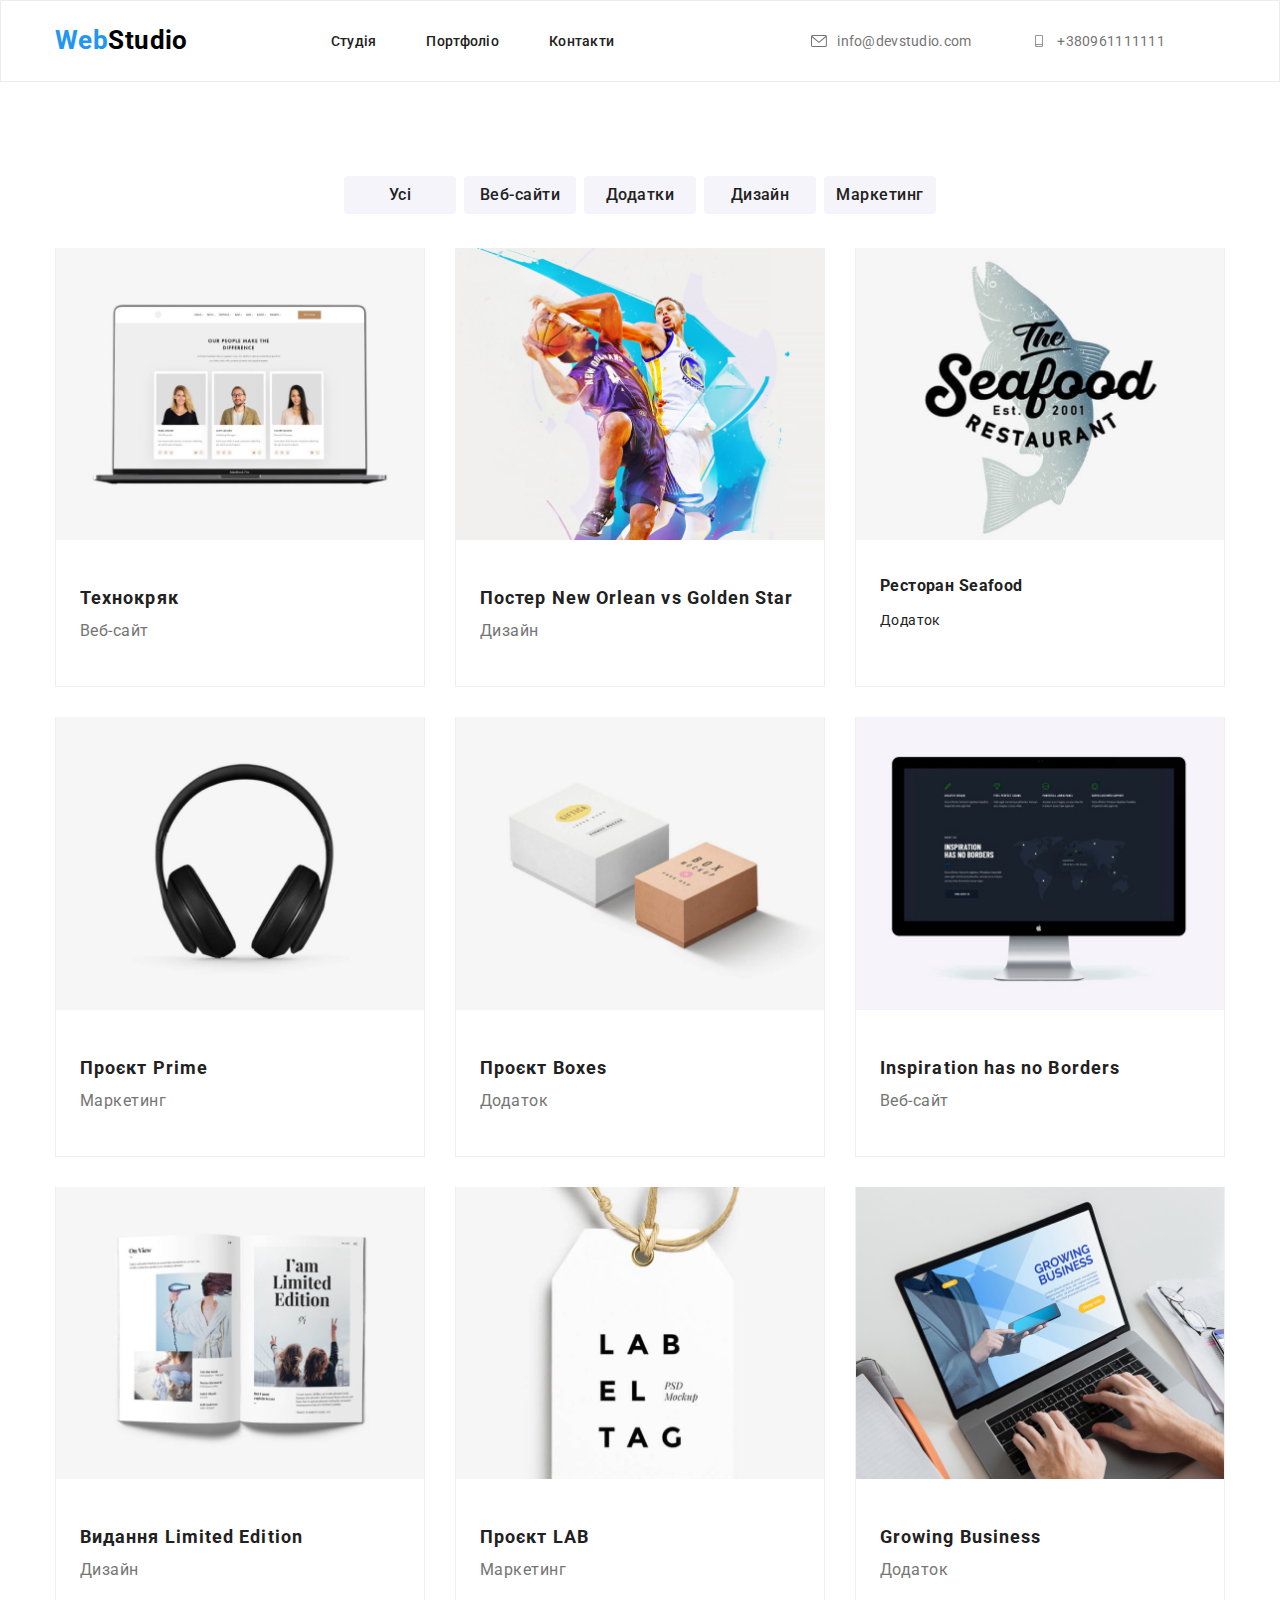
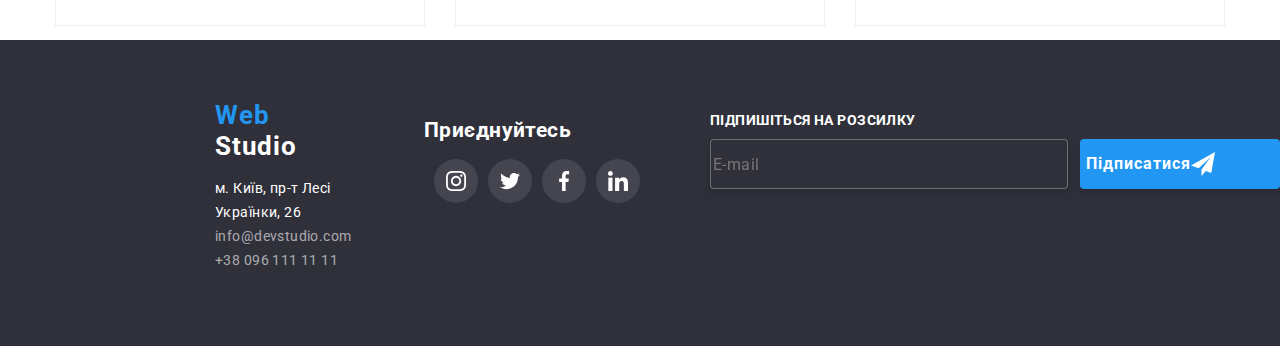
==== portfolio.html @ 363c8347 "start" ====
<!DOCTYPE html>
<html lang="en">
  <head>
    <meta charset="UTF-8" />
    <meta http-equiv="X-UA-Compatible" content="IE=edge" />
    <meta name="viewport" content="width=device-width, initial-scale=1.0" />
    <title>Document</title>
    <link rel="preconnect" href="https://fonts.googleapis.com" />
    <link
      href="https://fonts.googleapis.com/css2?family=Montserrat:wght@400;700&family=Roboto:wght@400;500;700&display=swap"
      rel="stylesheet"
    />
    <link
      rel="stylesheet"
      href="https://cdnjs.cloudflare.com/ajax/libs/modern-normalize/1.0.0/modern-normalize.min.css"
    />
    <link rel="stylesheet" href="styles/styles.css" />
  </head>
  <body>
    <!--topsite-->
    <header class="header__portfolio">
      <div class="container header__wrap">
        <a class="header__logo" href="./index.html"
          >Web<span class="header__accent">Studio</span></a
        >
        <nav class="header__nav">
          <ul class="header__list">
            <li class="header__item">
              <a class="header__link" href="http://127.0.0.1:5500/index.html#">Студія</a>
            </li>
            <li class="header__item">
              <a class="header__link" href="http://127.0.0.1:5500/portfolio.html">Портфоліо</a>
            </li>
            <li class="header__item"><a class="header__link" href="#">Контакти</a></li>
          </ul>
        </nav>
        <ul class="header__contact">
          <li class="header__contact-list">
            <a class="header__contact-item" href="mailto:info@devstudio.com">
              <svg class="icon__header" width="16px" height="12px">
                <use href="./img/symbol-defs.svg#icon-envelope-hover"></use>
              </svg>
              info@devstudio.com</a
            >
          </li>
          <li class="header__contact-list">
            <a class="header__contact-item" href="tel:+380961111111">
              <svg class="icon__header" width="16px" height="12px">
                <use href="./img/symbol-defs.svg#icon-smartphone"></use>
              </svg>
              +380961111111</a
            >
          </li>
        </ul>
      </div>
    </header>
    <!--h1-->
    <main class="main">
      <!--info-->
      <section class="portfolio__main">
        <div class="container">
          <h1 class="portfolio__title">portfolio</h1>
            <ul class="porfolio__list">
              <li class="portfolio__items">
                <button type="button" class="portfolio__btn">Усі</button>
              </li>
              <li class="portfolio__items">
                <button type="button" class="portfolio__btn">Веб-сайти</button>
              </li>
              <li class="portfolio__items">
                <button type="button" class="portfolio__btn">Додатки</button>
              </li>
              <li class="portfolio__items">
                <button type="button" class="portfolio__btn">Дизайн</button>
              </li>
              <li class="portfolio__items">
                <button type="button" class="portfolio__btn">Маркетинг</button>
              </li>
          </ul>
          <ul class="portfolio__content-list">
            <li class="portfolio__content-items">
              <a class="portfolio__link" href="#">
                <div class="portfolio__photo">
                  <img width="370" src="img/img.jpg" alt="ноутбуком" />
                  <div class="portfolio__hover">
                    <p class="portfolio__hover-text">
                      Ресурс пропонує комплексні пропозиції з різним рівнем функціоналу та сервісів. 
                    Все це дозволить відвідувачу отримати вичерпні відомості про компанію чи приватну особу.
                    </p>
                  </div>
                </div>
                <div class="portfolio__content-text">
                  <h3 class="portfolio__content-h3">Технокряк</h3>
                  <p class="portfolio__content-p">Веб-сайт</p>
                </div>
              </a>
            </li>
            <li class="portfolio__content-items">
              <a class="portfolio__link" href="#">
                <div class="portfolio__photo">
                  <img width="370" src="img/img(1).jpg" alt="два праня гуляють в батскетбол" />
                  <div class="portfolio__hover">
                    <p class="portfolio__hover-text">
                      Ресурс пропонує комплексні пропозиції з різним рівнем функціоналу та сервісів.
                      Все це дозволить відвідувачу отримати вичерпні відомості про компанію чи приватну особу.
                    </p>
                  </div>
                </div>
                <div class="portfolio__content-text">
                  <h3 class="portfolio__content-h3">Постер New Orlean vs Golden Star</h3>
                  <p class="portfolio__content-p">Дизайн</p>
                </div>
              </a>
            </li>
            <li class="portfolio__content-items">
              <a class="portfolio__link" href="#">
                <div class="portfolio__photo">
                  <img width="370" src="img/img(2).jpg" alt="емблема ресторану швиткого готування" />
                  <div class="portfolio__hover">
                    <p class="portfolio__hover-text">
                      Ресурс пропонує комплексні пропозиції з різним рівнем функціоналу та сервісів.
                      Все це дозволить відвідувачу отримати вичерпні відомості про компанію чи приватну особу.
                    </p>
                  </div>
                </div>
                <div class="portfolio__content-text">
                  <h3>Ресторан Seafood</h3>
                  <p>Додаток</p>
                </div>
              </a>
            </li>
            <li class="portfolio__content-items">
              <a class="portfolio__link" href="#">
                <div class="portfolio__photo">
                  <img width="370" src="img/img(3).jpg" alt="навушники" />
                  <div class="portfolio__hover">
                    <p class="portfolio__hover-text">
                      Ресурс пропонує комплексні пропозиції з різним рівнем функціоналу та сервісів.
                      Все це дозволить відвідувачу отримати вичерпні відомості про компанію чи приватну особу.
                    </p>
                  </div>
                </div>
                <div class="portfolio__content-text">
                  <h3 class="portfolio__content-h3">Проєкт Prime</h3>
                  <p class="portfolio__content-p">Маркетинг</p>
                </div>
              </a>
            </li>
            <li class="portfolio__content-items">
              <a class="portfolio__link" href="#">
                <div class="portfolio__photo">
                  <img width="370" src="img/img(4).jpg" alt="2 коробки" />
                  <div class="portfolio__hover">
                    <p class="portfolio__hover-text">
                      Ресурс пропонує комплексні пропозиції з різним рівнем функціоналу та сервісів.
                      Все це дозволить відвідувачу отримати вичерпні відомості про компанію чи приватну особу.
                    </p>
                  </div>
                </div>
                <div class="portfolio__content-text">
                  <h3 class="portfolio__content-h3">Проєкт Boxes</h3>
                  <p class="portfolio__content-p">Додаток</p>
                </div>
              </a>
            </li>
            <li class="portfolio__content-items">
              <a class="portfolio__link" href="#">
                <div class="portfolio__photo">
                  <img width="370" src="img/img(5).jpg" alt="монітор" />
                  <div class="portfolio__hover">
                    <p class="portfolio__hover-text">
                      Ресурс пропонує комплексні пропозиції з різним рівнем функціоналу та сервісів.
                      Все це дозволить відвідувачу отримати вичерпні відомості про компанію чи приватну особу.
                    </p>
                  </div>
                </div>
                <div class="portfolio__content-text">
                  <h3 class="portfolio__content-h3">Inspiration has no Borders</h3>
                  <p class="portfolio__content-p">Веб-сайт</p>
                </div>
              </a>
            </li>
            <li class="portfolio__content-items">
              <a class="portfolio__link" href="#">
                <div class="portfolio__photo">
                  <img width="370" src="img/img(6).jpg" alt="книга" />
                  <div class="portfolio__hover">
                    <p class="portfolio__hover-text">
                      Ресурс пропонує комплексні пропозиції з різним рівнем функціоналу та сервісів.
                      Все це дозволить відвідувачу отримати вичерпні відомості про компанію чи приватну особу.
                    </p>
                  </div>
                </div>                
                <div class="portfolio__content-text">
                  <h3 class="portfolio__content-h3">Видання Limited Edition</h3>
                  <p class="portfolio__content-p">Дизайн</p>
                </div>
              </a>
            </li>
            <li class="portfolio__content-items">
              <a class="portfolio__link" href="#">
                <div class="portfolio__photo">
                  <img width="370" src="img/img(7).jpg" alt="оберіг" />
                  <div class="portfolio__hover">
                    <p class="portfolio__hover-text">
                      Ресурс пропонує комплексні пропозиції з різним рівнем функціоналу та сервісів.
                      Все це дозволить відвідувачу отримати вичерпні відомості про компанію чи приватну особу.
                    </p>
                  </div>
                </div>                
                <div class="portfolio__content-text">
                  <h3 class="portfolio__content-h3">Проєкт <span lang="en">LAB</span></h3>
                  <p class="portfolio__content-p">Маркетинг</p>
                </div>
              </a>
            </li>
            <li class="portfolio__content-items">
              <a class="portfolio__link" href="#">
                <div class="portfolio__photo">
                  <img width="370" src="img/img(8).jpg" alt="ноутбук" />
                  <div class="portfolio__hover">
                    <p class="portfolio__hover-text">
                      Ресурс пропонує комплексні пропозиції з різним рівнем функціоналу та сервісів.
                      Все це дозволить відвідувачу отримати вичерпні відомості про компанію чи приватну особу.
                    </p>
                  </div>
                </div>                
                <div class="portfolio__content-text">
                  <h3 class="portfolio__content-h3">Growing Business</h3>
                  <p class="portfolio__content-p">Додаток</p>
                </div>
              </a>
            </li>
          </ul>
        </div>
      </section>
    </main>

    <!--низ страницы-->
    <footer class="footer">
      <div class="footer__all">
        <div class="footer__div">
          <a class="footer__title" href="./index.html">Web <span class="footer__accent">Studio</span></a>
          <ul class="footer__list">
            <li class="footer__items">
              <a id="footer__item" href="#">м. Київ, пр-т Лесі Українки, 26</a>
            </li>
            <li class="footer__items">
              <a href="mailto:info@devstudio.com">info@devstudio.com</a>
            </li>
            <li class="footer__items"><a href="tel:+380961111111">+38 096 111 11 11</a></li>
          </ul>
        </div>
        <div class="footer__div">
          <h2 class="footer__h2">Приєднуйтесь</h2>
          <ul class="link__list-footer">
            <li class="link__items-footer">
              <a class="link__svg-footer" href="">
                <svg class="icon__massage-footer" width="20px" height="20px">
                  <use href="./img/symbol-defs.svg#icon-instagram-2"></use>
                </svg>
              </a>
            </li>
            <li class="link__items-footer">
              <a href="" class="link__svg-footer">
                <svg class="icon__massage-footer" width="20px" height="20px">
                  <use href="./img/symbol-defs.svg#icon-twitter-1"></use>
                </svg>
              </a>
            </li>
            <li class="link__items-footer">
              <a href="" class="link__svg-footer">
                <svg class="icon__massage-footer" width="20px" height="20px">
                  <use href="./img/symbol-defs.svg#icon-facebook-1"></use>
                </svg>
              </a>
            </li>
            <li class="link__items-footer">
              <a href="" class="link__svg-footer">
                <svg class="icon__massage-footer" width="20px" height="20px">
                  <use href="./img/symbol-defs.svg#icon-linkedin-1"></use>
                </svg>
              </a>
            </li>
          </ul>
        </div>
        <div class="footer__mailing">
          <h2 class="footer__mailing-title">Підпишіться на розсилку</h2>
          <span class="footer__wrape">
            <label for="footer__label"></label>
            <input type="email" name="email" id="footer__email" class="footer__input" placeholder="E-mail" />
            <button type="submit" class="footer__btn">
              Підписатися
              <svg class="footer__icon-btn" width="24px" height="24px">
                <use href="./img/symbol-defs.svg#icon-icon-send-1"></use>
              </svg>
            </button>
          </span>
        </div>
      </div>
    </footer>
  </body>
</html>
---- styles/styles.css ----
/* info */
img {
  max-width: 100%;
  display: block;
  height: auto;
}

ul {
  list-style: none;
  padding: 0;
}

li {
  margin: 0;
  padding: 0;
}
a {
  color: inherit;
  text-decoration: none;
}

body {
  font-family: Roboto, sans-serif;
  color: #212121;
  letter-spacing: 0.03em;
  font-size: 14px;
}

.body:root {
  --main-text-color: red;
  --h3-color: red;
}
.header__portfolio {
  border: 1px solid #ececec;
}

/* header */

.header__logo {
  font-weight: 700;
  font-size: 26px;
  line-height: 31px;
  text-decoration: none;
  color: #2196f3;
  padding: 24px 0 25px 0;
}

.header__accent {
  color: #000000;
}

.container {
  max-width: 1200px;
  padding: 0 15px;
  margin: 0 auto;
}
.section {
  padding: 0 0 94px 0;
}
.header__wrap {
  display: flex;
  align-items: center;
}
.header__contact {
  margin-left: auto;
  margin-top: 0;
  margin-bottom: 0;
}
.header__list {
  list-style: none;
  display: flex;
  font-weight: 500;
  font-size: 14px;
  line-height: 16px;
  letter-spacing: 0.02em;
  color: #212121;
  margin: 0;
}
.header__nav {
  margin-left: 93px;
}

.header__link {
  display: inline-block;
  text-decoration: none;
  font-weight: 500;
  font-size: 14px;
  line-height: 16px;
  letter-spacing: 0.02em;
  color: #212121;
  padding-top: 32px;
  padding-bottom: 32px;
  position: relative;
}

.header__link:hover,
.header__link:focus,
.header__link::after {
  color: #2196f3;
}
.header__link::after {
  content: '';
  position: absolute;
  bottom: 0;
  left: 0;
  display: block;
  background-color: #2196f3;
  width: 100%;
  height: 4px;
  border-radius: 4px;
  opacity: 0;
}
.header__link:hover::after,
.header__link:focus::after {
  opacity: 1;
}
.header__item {
  margin-left: 50px;
}
.header__contact-list:hover {
  color: #2196f3;
}

.header__contact {
  display: flex;
  list-style: none;
  justify-content: space-between;
  align-items: center;
}

.header__contact-item {
  text-decoration: none;
  font-weight: 500px;
  font-size: 14px;
  line-height: 16px;
  letter-spacing: 0.02em;
  color: #757575;
  display: flex;
  justify-content: center;
  align-items: center;
  padding: 32px 0;
}
.header__contact-list {
  margin-right: 30px;
}

.header__contact-item:hover {
  color: #2196f3;
}
.header__contact-item {
  margin-right: 30px;
}
.icon__header {
  fill: currentColor;
  margin-right: 10px;
}

/* main */

.main__2 {
  text-align: center;
  justify-content: center;
}
.main__info {
  max-width: 1600px;
  background-image: linear-gradient(rgba(47, 48, 58, 0.4), rgba(47, 48, 58, 0.4)),
    url('../img/background.jpg');
  background-repeat: no-repeat;
  background-size: cover;
  padding: 200px 0;
  display: block;
  margin-left: auto;
  margin-right: auto;
  align-items: center;
  text-align: center;
  justify-content: center;
}

.main__title {
  max-width: 696px;
  text-align: center;
  color: #fff;
  font-weight: 900;
  font-size: 44px;
  line-height: 60px;
  text-align: center;
  letter-spacing: 0.06em;
  text-transform: uppercase;
  margin: 0 auto 30px auto;
}

.main__btn {
  text-align: center;
  color: #fff;
  background-color: #2196f3;
  font-weight: 700;
  text-align: center;
  font-size: 16px;
  line-height: 30px;
  align-items: center;
  letter-spacing: 0.06em;
  width: 216px;
  height: 50px;
  border: 0;
  border-radius: 4px;
  cursor: pointer;
}
.main__btn:hover {
  color: #2196f3;
  background-color: #fff;
}
/* info */

.info__title {
  color: #fff;
  font-size: 0;
}
.info__list {
  display: flex;
  justify-content: center;
  padding: 120px 0;
}
.info__item {
  width: 270px;
  height: 74px;
}
.info__item:not(:last-child) {
  margin-right: 30px;
}
.info__name {
  font-weight: 700;
  font-size: 14px;
  line-height: 16px;
  letter-spacing: 0.03em;
  text-transform: uppercase;
  color: #212121;
}
.info__text {
  font-weight: 400;
  font-size: 14px;
  line-height: 24px;
  letter-spacing: 0.03em;
  color: #757575;
}
.info__icon {
  display: flex;
  justify-content: center;
  height: 120px;
  background-color: #f5f4fa;
  align-items: center;
}

/* photo */

.about__title {
  font-weight: 700;
  font-size: 36px;
  line-height: 42px;
  text-align: center;
  letter-spacing: 0.03em;
}

.about__item:not(:last-child) {
  margin-right: 30px;
}

.about__list {
  display: flex;
  align-items: center;
  justify-content: center;
}

.about__link {
}

.about__img {
  position: relative;
}

.about__overlay {
  position: absolute;
  bottom: 0;
  left: 0;
  display: flex;
  width: 100%;
  height: 70px;
  justify-content: center;
  align-items: center;
  background: rgba(47, 48, 58, 0.8);
}

.about__overlay-text {
  font-family: 'Roboto';
  font-weight: 700;
  font-size: 14px;
  line-height: 16px;
  text-align: center;
  letter-spacing: 0.03em;
  text-transform: uppercase;
  color: #ffffff;
}

/* team */

.about__team {
  background-color: #f5f4fa;
  padding: 94px 215px 94px 149px;
}
.team__title {
  font-weight: 700;
  font-size: 36px;
  line-height: 42px;
  text-align: center;
  letter-spacing: 0.03em;
}

.team__item {
  font-weight: 500;
  font-size: 16px;
  line-height: 19px;
  text-align: center;
  letter-spacing: 0.03em;
}

.team__name {
  font-weight: 400;
  font-size: 16px;
  line-height: 19px;
  text-align: center;
  letter-spacing: 0.03em;
  color: #757575;
}
.team__list {
  display: flex;
  align-items: center;
  justify-content: center;
  margin: 0;
}
.team__items:not(:last-child) {
  margin-right: 30px;
  left: 215px;
  top: 1632px;
}
.team__items {
  left: 215px;
  top: 1632px;
  box-shadow: 0px 1px 3px rgba(0, 0, 0, 0.12), 0px 1px 1px rgba(0, 0, 0, 0.14),
    0px 2px 1px rgba(0, 0, 0, 0.2);
  border-radius: 0px 0px 4px 4px;
  justify-content: center;
  text-align: center;
  background-color: #fff;
}
.icon__massage {
  fill: currentColor;
}
.link__list {
  display: flex;
  justify-content: center;
  align-items: center;
}
.link__svg {
  text-decoration: none;
  height: 44px;
  width: 44px;
  border-radius: 50%;
  color: #afb1b8;
  display: flex;
  justify-content: center;
  align-items: center;
}
.link__svg:hover,
.link__svg:focus {
  background-color: #2196f3;
  color: #fff;
}

/* clients */

.clients__title {
  text-align: center;
  margin: 94px 0 50px 0;
  font-weight: 700;
  font-size: 36px;
  line-height: 42px;
  text-align: center;
  letter-spacing: 0.03em;
  color: #212121;
}
.clients__list {
  display: flex;
  justify-content: center;
  margin: 0 0 94px 0;
}
.clients__item:not(:last-child) {
  margin-right: 30px;
}
.clients__link {
  width: 170px;
  height: 92px;
}
.clients__link {
  display: flex;
  justify-content: center;
  align-items: center;
  width: 170px;
  height: 92px;
  color: #afb1b8;
  border: 2px solid #afb1b8;
  border-radius: 4px;
}
.icon {
  fill: currentColor;
}
.clients__link:hover,
.clients__link:focus {
  color: #2196f3;
  border-color: #2196f3;
}
/* footer */

.footer {
  background-color: #2f303a;
  text-decoration: none;
  padding: 60px 0 60px 215px;
}

.footer__title {
  text-decoration: none;
  font-weight: 700;
  font-size: 26px;
  line-height: 31px;
  letter-spacing: 0.03em;
  color: #2196f3;
}

.footer__accent {
  color: #fff;
}

.footer__list {
  list-style-type: none;
}

.footer__items {
  font-weight: 400;
  font-size: 14px;
  line-height: 24px;
  letter-spacing: 0.03em;
}

.footer__items a {
  text-decoration: none;
}

#footer__item {
  color: #fff;
}

.footer__items a {
  color: rgba(255, 255, 255, 0.6);
}
.link__list-footer {
  display: flex;
  align-items: center;
}
.link__svg-footer {
  fill: currentColor;
  color: #fff;
  text-decoration: none;
  height: 44px;
  width: 44px;
  border-radius: 50%;
  display: flex;
  justify-content: center;
  align-items: center;
  background-color: rgba(255, 255, 255, 0.1);
  margin-left: 10px;
}
.link__svg-footer:hover {
  background-color: #2196f3;
}
.footer__h2 {
  color: #fff;
}
.footer__all {
  display: flex;
}
.footer__div {
  margin-right: 70px;
}
.link__svg-footer:not(:last-child) {
  margin-left: 10px;
}
.footer__wrape{
  display: flex;
}
.footer__mailing-title{
  font-weight: 700;
    font-size: 14px;
    line-height: 16px;
    letter-spacing: 0.03em;
    text-transform: uppercase;
    color: #FFFFFF;
}
.footer__input{
  width: 358px;
  height: 50px;
  border: 1px solid rgba(255, 255, 255, 0.3);
  filter: drop-shadow(0px 4px 4px rgba(0, 0, 0, 0.15));
  border-radius: 4px;
  background-color: #2F303A;
  font-weight: 400;
    font-size: 16px;
    line-height: 20px;
    display: flex;
    align-items: center;
    letter-spacing: 0.03em;
    color: rgba(255, 255, 255, 0.6);
    margin-right:12px ;
}
.footer__btn{
  width: 200px;
  height: 50px;
  font-weight: 700;
    font-size: 16px;
    line-height: 30px;
    display: flex;
    align-items: center;
    text-align: center;
    letter-spacing: 0.06em;
    color: #FFFFFF;
    fill: #fff;
    background: #2196F3;
    box-shadow: 0px 4px 4px rgba(0, 0, 0, 0.15);
    border-radius: 4px;
    border: 0;
}
.footer__btn:hover,
.footer__btn:focus{
  background-color: #2f303a;
  border: 1px solid #2196F3;
  color: #2196F3;
  fill: #2196F3;
}

/* backdrop */


.backdrop {
  position: fixed;
  width: 100%;
  height: 100%;
  top: 0;
  left: 0;
  right: 0;
  bottom: 0;
  overflow-y: auto;
  overflow-x: hidden;
  z-index: 10;
  background: rgba(0, 0, 0, 0.2);
  transition: visibility 250ms cubic-bezier(0.4, 0, 0.2, 1),
    opacity 250ms cubic-bezier(0.4, 0, 0.2, 1);
}
.backdrop.is-hidden {
  visibility: hidden;
  opacity: 0;
  pointer-events: none;
}

.modal {
  min-height: 100vh;
  display: flex;
  justify-content: center;
  align-items: center;
  position: sticky;
  width: 100%;
}

.modal__body {
  background: #ffffff;
  width: 528px;
  box-shadow: 0px 1px 3px rgba(0, 0, 0, 0.12), 0px 1px 1px rgba(0, 0, 0, 0.14),
    0px 2px 1px rgba(0, 0, 0, 0.2);
  border-radius: 4px;
  position: relative;
  padding: 40px;
  transition: transform 250ms cubic-bezier(0.4, 0, 0.2, 1);
}
.modal__btn {
  position: absolute;
  top: 8px;
  right: 8px;
  border-radius: 50%;
  background: #ffffff;
  border: 1px solid rgba(0, 0, 0, 0.1);
  display: flex;
  align-items: center;
  justify-content: center;
  padding: 0;
  cursor: pointer;
  width: 30px;
  height: 30px;
}

/* form */

.form {
}

.form-title {
  font-weight: 700;
  font-size: 20px;
  line-height: 23px;
  text-align: center;
  letter-spacing: 0.03em;
  color: #212121;
}

.modal__lable {
  display: block;
  padding-bottom: 4px;
  font-weight: 400;
  font-size: 12px;
  line-height: 14px;
  letter-spacing: 0.01em;
  color: #757575;
}
.input {
  border: 1px solid rgba(33, 33, 33, 0.2);
  border-radius: 4px;
  outline: none;
}
.modal-input {
  width: 100%;
  height: 40px;
  padding: 12px 16px;
  font-weight: 400;
  font-size: 12px;
  line-height: 14px;
  letter-spacing: 0.01em;
  color: #212121;
  transition: border-color 250ms cubic-bezier(0.4, 0, 0.2, 0.1);
}
.input_icon {
  transition: fill 250ms cubic-bezier(0.4, 0, 0.2, 0.1);
}
.modal-input::placeholder {
  color: rgba(117, 117, 117, 0.5);
}
.modal__btn_ {
  background: #2196f3;
  box-shadow: 0px 4px 4px rgba(0, 0, 0, 0.15);
  border-radius: 4px;
  border: 0;
  padding: 10px 52px;
  font-weight: 700;
  font-size: 16px;
  line-height: 30px;
  display: flex;
  margin: 0 auto;
  align-items: center;
  text-align: center;
  letter-spacing: 0.06em;
  color: #ffffff;
  margin-top: 30px;
}
.modal__btn-close {
  transition: fill 250ms cubic-bezier(0.4, 0, 0.2, 0.1);
}
.modal__btn:hover .modal__btn-close,
.modal__btn:focus .modal__btn-close {
  fill: #2196f3;
}
.modal__btn_:hover,
.modal__btn_:focus {
  color: #2196f3;
  background-color: #fff;
  border: 1px solid#2196F3;
  cursor: pointer;
}
.textarea {
  height: 120px;
  resize: none;
}
.input__wraper {
  position: relative;
  margin-bottom: 10px;
}
.input_icon {
  position: absolute;
  left: 12px;
  top: 50%;
  transform: translateY(-50%);
}
.input:focus,
.input:hover {
  border-color: #2196f3;
}
.input:focus + .input_icon,
.input:hover + .input_icon {
  fill: #2196f3;
}
.field {
  padding-left: 45px;
}

/* check */
.check__lable {
  position: relative;
}
.check__wrap {
}
.input__check {
  opacity: 0;
  position: relative;
}
.check-icon-off {
  position: absolute;
  left: 0;
  top: 0;
}
.check-icon-on {
  position: absolute;
  left: 0;
  top: 0;
  opacity: 0;
}
.check__text{
  font-weight: 400;
    font-size: 14px;
    line-height: 24px;
    letter-spacing: 0.03em;
    color: #757575
}
.check__link{
  font-weight: 400;
    font-size: 14px;
    line-height: 24px;
    letter-spacing: 0.03em;
    text-decoration-line: underline;
    color: #2196F3;
    text-decoration: underline;
}
.input__check:checked + .check__wrap .check-icon-on {
  opacity: 1;
}
.input__check:checked+.check__wrap .check-icon-off{
  opacity: 0;
}

/* portholio */

/* main portfolio */
.portfolio__content-list {
  display: flex;
  flex-wrap: wrap;
  gap: 30px;
  text-decoration: none;
}
.portfolio__content-items {
  flex-basis: calc((100% - 30px * 2) / 3);
  text-decoration: none;
}
.portfolio__title {
  color: #f5f4fa;
  font-size: 0;
}
.porfolio__list {
  display: flex;
  flex-wrap: wrap;
  gap: 8px;
}
.porfolio__list {
  margin-bottom: 34px;
  display: flex;
  justify-content: center;
  text-decoration: none;
  margin-top: 0;
}
.portfolio__main{
  margin-top: 94px;
}
.porfolio__items:nth-child(3n + 3) {
  margin-right: 0;
  float: right;
}
.porfolio__items {
  display: flex;
  justify-content: center;
  align-items: center;
  height: 80px;
  text-align: center;
  background: rgba(red, 0.25);
}
.portfolio__btn {
  font-weight: 500;
  font-size: 16px;
  line-height: 26px;
  text-align: center;
  letter-spacing: 0.03em;
  color: #212121;
  width: 112px;
  height: 38px;
  left: 726px;
  top: 174px;
  background: #f5f4fa;
  border: 0;
  border-radius: 4px;
}
.portfolio__btn:hover {
  background: #2196f3;
  font-weight: 500;
  font-size: 16px;
  line-height: 26px;
  text-align: center;
  letter-spacing: 0.03em;
  color: #ffffff;
  box-shadow: 0px 3px 1px rgba(0, 0, 0, 0.1), 0px 1px 2px rgba(0, 0, 0, 0.08), 0px 2px 2px rgba(0, 0, 0, 0.12);
  cursor: pointer;
}
.portfolio__content-h3 {
  font-weight: 700;
  font-size: 18px;
  line-height: 36px;
  letter-spacing: 0.06em;
  color: #212121;
  margin: 0;
  margin-top: 20px;
  text-decoration: none;
}
.portfolio__content-p {
  font-weight: 400;
  font-size: 16px;
  line-height: 30px;
  letter-spacing: 0.03em;
  color: #757575;
  margin: 0;
  margin-bottom: 20px;
}
.portfolio__content-text {
  padding: 20px 24px;
}
.portfolio__link:hover,
.portfolio__link:focus {
  box-shadow: 0px 1px 1px rgba(0, 0, 0, 0.12), 0px 4px 4px rgba(0, 0, 0, 0.06),
    1px 4px 6px rgba(0, 0, 0, 0.16);
}
.portfolio__photo {
  position: relative;
  overflow: hidden;
}
.portfolio__hover {
  position: absolute;
  transform: translateY(0);
  background: rgba(33, 150, 243, 0.9);
  transition: transform 250ms cubic-bezier(0.4, 0, 0.2, 1);
  opacity: 0;
}
.portfolio__link:hover .portfolio__hover,
.portfolio__link:focus .portfolio__hover {
  transform: translateY(-100%);
  opacity: 1;
}
.portfolio__hover-text {
  font-family: 'Roboto';
  font-weight: 400;
  font-size: 18px;
  line-height: 28px;
  letter-spacing: 0.03em;
  color: #ffffff;
  padding: 63px 24px;
  margin: 0;
}
.portfolio__content-items{
  border-bottom: 1px solid #EEEEEE;
  border-left: 1px solid #EEEEEE;
  border-right: 1px solid #EEEEEE;
}
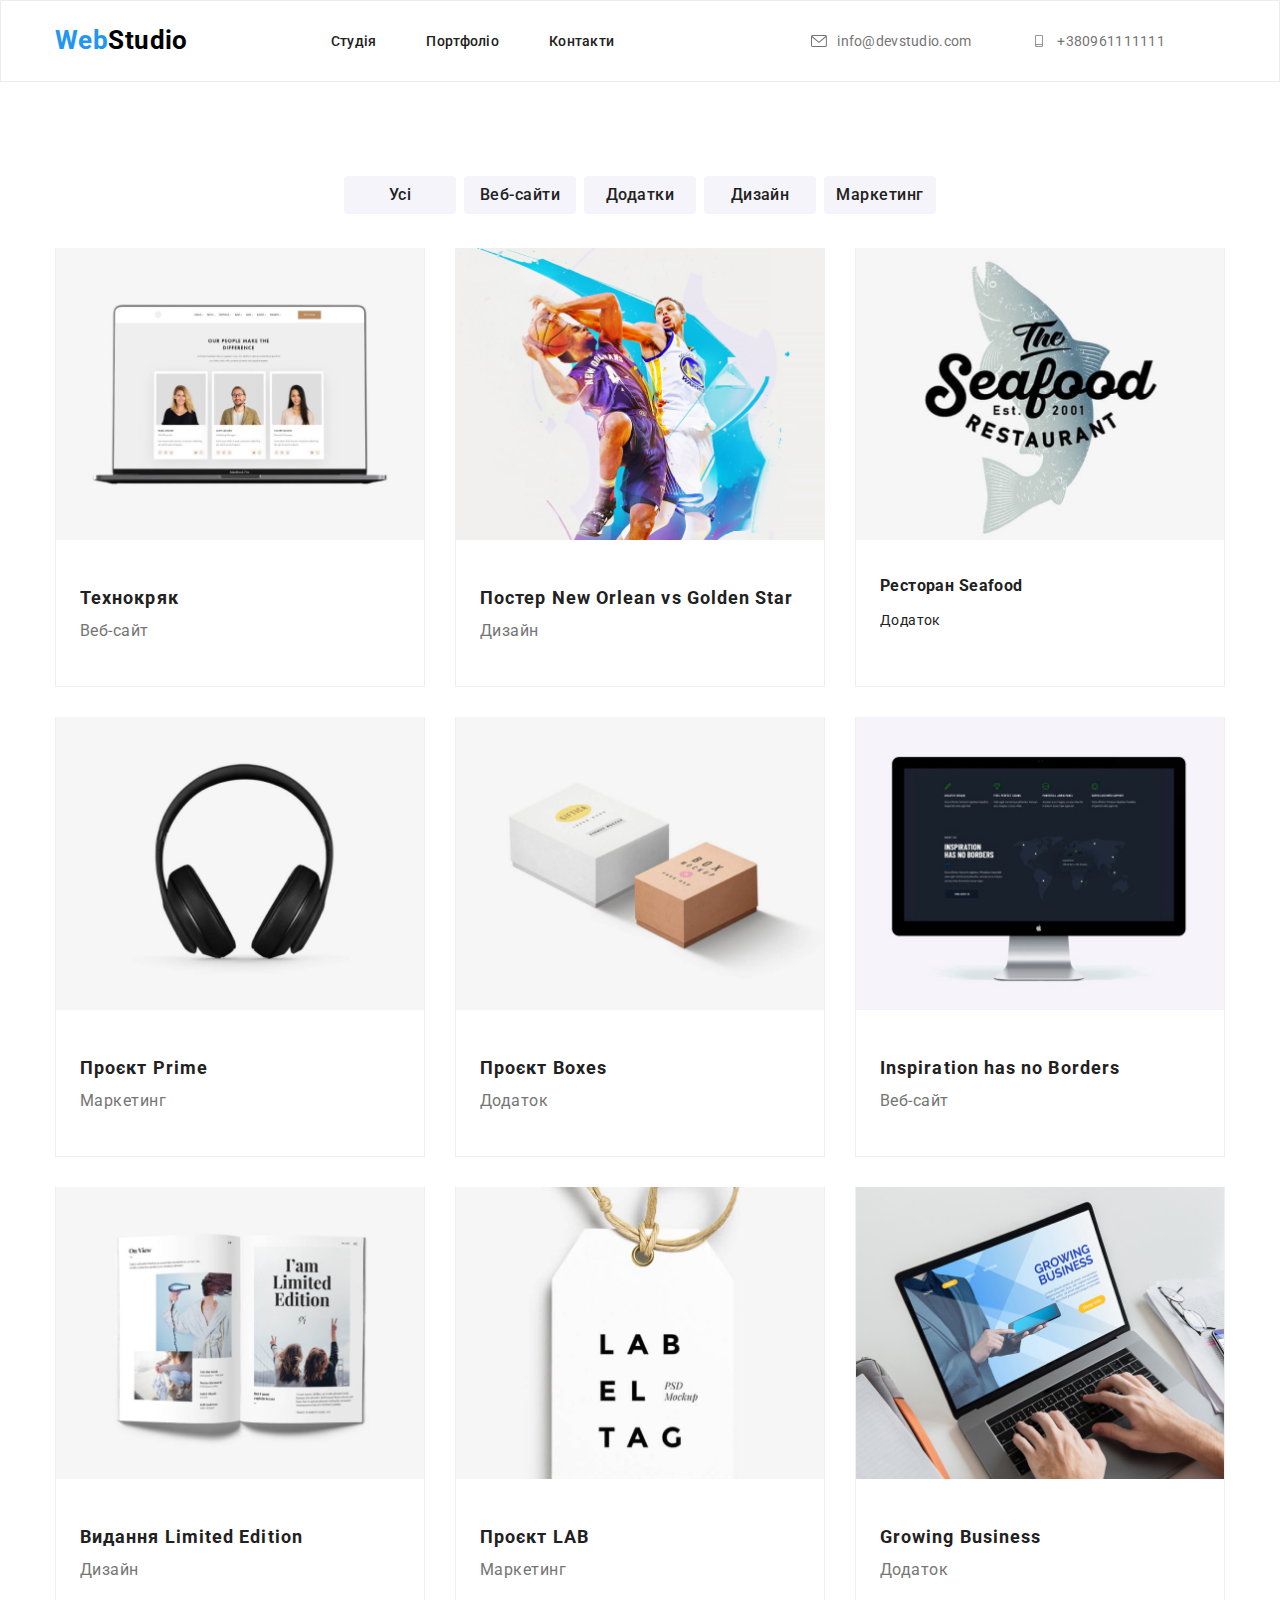
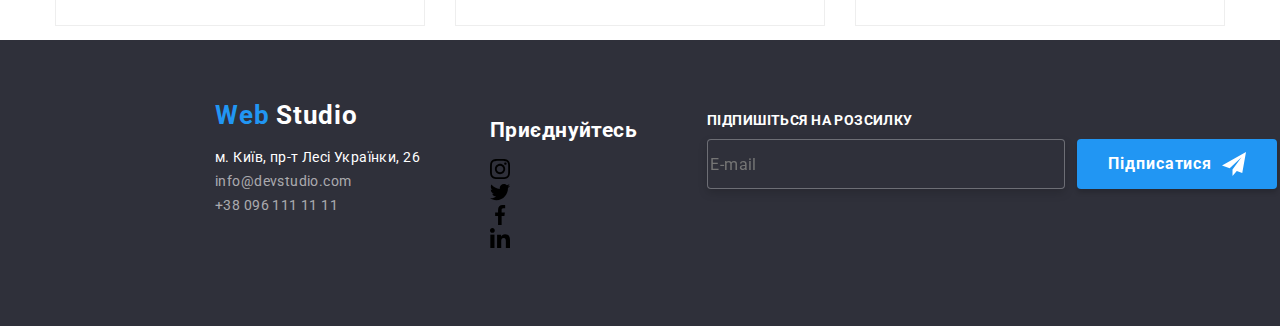
==== commit 3468b5a6: "the end" ====
--- a/portfolio.html
+++ b/portfolio.html
@@ -14,7 +14,7 @@
       rel="stylesheet"
       href="https://cdnjs.cloudflare.com/ajax/libs/modern-normalize/1.0.0/modern-normalize.min.css"
     />
-    <link rel="stylesheet" href="styles/styles.css" />
+    <link rel="stylesheet" href="./css/style.min.css" />
   </head>
   <body>
     <!--topsite-->
@@ -37,7 +37,7 @@
         <ul class="header__contact">
           <li class="header__contact-list">
             <a class="header__contact-item" href="mailto:info@devstudio.com">
-              <svg class="icon__header" width="16px" height="12px">
+              <svg class="header__icon " width="16px" height="12px">
                 <use href="./img/symbol-defs.svg#icon-envelope-hover"></use>
               </svg>
               info@devstudio.com</a
@@ -45,7 +45,7 @@
           </li>
           <li class="header__contact-list">
             <a class="header__contact-item" href="tel:+380961111111">
-              <svg class="icon__header" width="16px" height="12px">
+              <svg class="header__icon " width="16px" height="12px">
                 <use href="./img/symbol-defs.svg#icon-smartphone"></use>
               </svg>
               +380961111111</a
--- a/css/style.min.css
+++ b/css/style.min.css
@@ -0,0 +1 @@
+:root{--main-text-color: red;--h3-color: red}img{max-width:100%;display:block;height:auto}ul{list-style:none;padding:0}li{margin:0;padding:0}a{color:inherit;text-decoration:none}body{font-family:Roboto,sans-serif;color:#212121;letter-spacing:.03em;font-size:14px}.container{max-width:1200px;padding:0 15px;margin:0 auto}.section{padding:0 0 94px 0}.header__logo{font-weight:700;font-size:26px;line-height:31px;text-decoration:none;color:#2196f3;padding:24px 0 25px 0}.header__accent{color:#000}.container{max-width:1200px;padding:0 15px;margin:0 auto}.section{padding:0 0 94px 0}.header__wrap{display:flex;align-items:center}.header__contact{margin-left:auto;margin-top:0;margin-bottom:0}.header__list{list-style:none;display:flex;font-weight:500;font-size:14px;line-height:16px;letter-spacing:.02em;color:#212121;margin:0}.header__nav{margin-left:93px}.header__link{display:inline-block;text-decoration:none;font-weight:500;font-size:14px;line-height:16px;letter-spacing:.02em;color:#212121;padding-top:32px;padding-bottom:32px;position:relative;transition:color 250ms cubic-bezier(0.4, 0, 0.2, 0.1)}.header__link:hover,.header__link:focus,.header__link::after{color:#2196f3}.header__link::after{content:"";position:absolute;bottom:0;left:0;display:block;background-color:#2196f3;width:100%;height:4px;border-radius:4px;opacity:0;transition:opacity 250ms cubic-bezier(0.4, 0, 0.2, 0.1)}.header__link:hover::after,.header__link:focus::after{opacity:1}.header__item{margin-left:50px}.header__contact-list{transition:color 250ms cubic-bezier(0.4, 0, 0.2, 0.1)}.header__contact-list:hover{color:#2196f3}.header__contact{display:flex;list-style:none;justify-content:space-between;align-items:center}.header__contact-item{text-decoration:none;font-weight:500px;font-size:14px;line-height:16px;letter-spacing:.02em;color:#757575;display:flex;justify-content:center;align-items:center;padding:32px 0;transition:color 250ms cubic-bezier(0.4, 0, 0.2, 0.1)}.header__contact-list{margin-right:30px}.header__contact-item:hover,.header__contact-item:focus{color:#2196f3}.header__contact-item{margin-right:30px}.header__icon{fill:currentColor;margin-right:10px}.mains{max-width:1600px;background-image:linear-gradient(rgba(47, 48, 58, 0.4), rgba(47, 48, 58, 0.4)),url("../img/background.jpg");background-repeat:no-repeat;background-size:cover;padding:200px 0;display:block;margin-left:auto;margin-right:auto;align-items:center;text-align:center;justify-content:center}.mains__title{max-width:696px;text-align:center;color:#fff;font-weight:900;font-size:44px;line-height:60px;text-align:center;letter-spacing:.06em;text-transform:uppercase;margin:0 auto 30px auto}.mains__btn{text-align:center;color:#fff;background-color:#2196f3;font-weight:700;text-align:center;font-size:16px;line-height:30px;align-items:center;letter-spacing:.06em;width:216px;height:50px;border:0;border-radius:4px;cursor:pointer;transition:color 250ms cubic-bezier(0.4, 0, 0.2, 0.1),background-color 250ms cubic-bezier(0.4, 0, 0.2, 0.1)}.mains__btn:hover{color:#2196f3;background-color:#fff}.info__title{color:#fff;font-size:0}.info__list{display:flex;justify-content:center;padding:120px 0}.info__item{width:270px;height:74px}.info__item:not(:last-child){margin-right:30px}.info__name{font-weight:700;font-size:14px;line-height:16px;letter-spacing:.03em;text-transform:uppercase;color:#212121}.info__text{font-weight:400;font-size:14px;line-height:24px;letter-spacing:.03em;color:#757575}.info__icon{display:flex;justify-content:center;height:120px;background-color:#f5f4fa;align-items:center}.about__title{font-weight:700;font-size:36px;line-height:42px;text-align:center;letter-spacing:.03em}.about__item:not(:last-child){margin-right:30px}.about__list{display:flex;align-items:center;justify-content:center}.about__img{position:relative}.about__overlay{position:absolute;bottom:0;left:0;display:flex;width:100%;height:70px;justify-content:center;align-items:center;background:rgba(47,48,58,.8)}.about__overlay-text{font-family:"Roboto";font-weight:700;font-size:14px;line-height:16px;text-align:center;letter-spacing:.03em;text-transform:uppercase;color:#fff}.team{background-color:#f5f4fa;padding:94px 215px 94px 149px}.team__title{font-weight:700;font-size:36px;line-height:42px;text-align:center;letter-spacing:.03em}.team__item{font-weight:500;font-size:16px;line-height:19px;text-align:center;letter-spacing:.03em}.team__name{font-weight:400;font-size:16px;line-height:19px;text-align:center;letter-spacing:.03em;color:#757575}.team__list{display:flex;align-items:center;justify-content:center;margin:0}.team__items:not(:last-child){margin-right:30px;left:215px;top:1632px}.team__items{left:215px;top:1632px;box-shadow:0px 1px 3px rgba(0,0,0,.12),0px 1px 1px rgba(0,0,0,.14),0px 2px 1px rgba(0,0,0,.2);border-radius:0px 0px 4px 4px;justify-content:center;text-align:center;background-color:#fff}.team__icon__massage{fill:currentColor}.team__link__list{display:flex;justify-content:center;align-items:center}.team__link__svg{text-decoration:none;height:44px;width:44px;border-radius:50%;color:#afb1b8;display:flex;justify-content:center;align-items:center;transition:color 250ms cubic-bezier(0.4, 0, 0.2, 0.1),background-color 250ms cubic-bezier(0.4, 0, 0.2, 0.1)}.team__link__svg:hover,.team__link__svg:focus{background-color:#2196f3;color:#fff}.clients__title{text-align:center;margin:94px 0 50px 0;font-weight:700;font-size:36px;line-height:42px;text-align:center;letter-spacing:.03em;color:#212121}.clients__list{display:flex;justify-content:center;margin:0 0 94px 0}.clients__item:not(:last-child){margin-right:30px}.clients__link{width:170px;height:92px}.clients__link{display:flex;justify-content:center;align-items:center;width:170px;height:92px;color:#afb1b8;border:2px solid #afb1b8;border-radius:4px;transition:color 250ms cubic-bezier(0.4, 0, 0.2, 0.1),border-color 250ms cubic-bezier(0.4, 0, 0.2, 0.1)}.clients__icon{fill:currentColor}.clients__link:hover,.clients__link:focus{color:#2196f3;border-color:#2196f3}.footer{background-color:#2f303a;text-decoration:none;padding:60px 0 60px 215px}.footer__title{text-decoration:none;font-weight:700;font-size:26px;line-height:31px;letter-spacing:.03em;color:#2196f3}.footer__accent{color:#fff}.footer__list{list-style-type:none}.footer__items{font-weight:400;font-size:14px;line-height:24px;letter-spacing:.03em}.footer__items a{text-decoration:none}#footer__item{color:#fff}.footer__items a{color:rgba(255,255,255,.6)}.footer__link__list{display:flex;align-items:center}.footer__link__svg{fill:currentColor;color:#fff;text-decoration:none;height:44px;width:44px;border-radius:50%;display:flex;justify-content:center;align-items:center;background-color:rgba(255,255,255,.1);margin-left:10px;transition:background-color 250ms cubic-bezier(0.4, 0, 0.2, 0.1)}.footer__link__svg:hover,.footer__link__svg:focus{background-color:#2196f3}.footer__h2{color:#fff}.footer__all{display:flex}.footer__div{margin-right:70px}.footer__link__svg:not(:last-child){margin-left:10px}.footer__wrape{display:flex}.footer__mailing-title{font-weight:700;font-size:14px;line-height:16px;letter-spacing:.03em;text-transform:uppercase;color:#fff}.footer__input{width:358px;height:50px;border:1px solid rgba(255,255,255,.3);filter:drop-shadow(0px 4px 4px rgba(0, 0, 0, 0.15));border-radius:4px;background-color:#2f303a;font-weight:400;font-size:16px;line-height:20px;display:flex;align-items:center;letter-spacing:.03em;color:rgba(255,255,255,.6);margin-right:12px}.footer__btn{width:200px;height:50px;display:flex;justify-content:center;align-items:center;font-weight:700;font-size:16px;line-height:30px;display:flex;align-items:center;text-align:center;letter-spacing:.06em;color:#fff;fill:#fff;background:#2196f3;box-shadow:0px 4px 4px rgba(0,0,0,.15);border-radius:4px;border:0;transition:background-color 250ms cubic-bezier(0.4, 0, 0.2, 0.1),border 250ms cubic-bezier(0.4, 0, 0.2, 0.1),color 250ms cubic-bezier(0.4, 0, 0.2, 0.1),fill 250ms cubic-bezier(0.4, 0, 0.2, 0.1)}.footer__btn:hover,.footer__btn:focus{background-color:#2f303a;border:1px solid #2196f3;color:#2196f3;fill:#2196f3}.footer__icon-btn{margin-left:10px}.backdrop{position:fixed;width:100%;height:100%;top:0;left:0;right:0;bottom:0;overflow-y:auto;overflow-x:hidden;z-index:10;background:rgba(0,0,0,.2);transition:visibility 250ms cubic-bezier(0.4, 0, 0.2, 1),opacity 250ms cubic-bezier(0.4, 0, 0.2, 1)}.backdrop.is-hidden{visibility:hidden;opacity:0;pointer-events:none}.modal{min-height:100vh;display:flex;justify-content:center;align-items:center;position:sticky;width:100%}.modal__body{background:#fff;width:528px;box-shadow:0px 1px 3px rgba(0,0,0,.12),0px 1px 1px rgba(0,0,0,.14),0px 2px 1px rgba(0,0,0,.2);border-radius:4px;position:relative;padding:40px;transition:transform 250ms cubic-bezier(0.4, 0, 0.2, 1)}.modal__btn{position:absolute;top:8px;right:8px;border-radius:50%;background:#fff;border:1px solid rgba(0,0,0,.1);display:flex;align-items:center;justify-content:center;padding:0;cursor:pointer;width:30px;height:30px}.form-title{font-weight:700;font-size:20px;line-height:23px;text-align:center;letter-spacing:.03em;color:#212121}.modal__lable{display:block;padding-bottom:4px;font-weight:400;font-size:12px;line-height:14px;letter-spacing:.01em;color:#757575}.input{border:1px solid rgba(33,33,33,.2);border-radius:4px;outline:none;transition:border-color 250ms cubic-bezier(0.4, 0, 0.2, 0.1)}.modal-input{width:100%;height:40px;padding:12px 16px;font-weight:400;font-size:12px;line-height:14px;letter-spacing:.01em;color:#212121;transition:border-color 250ms cubic-bezier(0.4, 0, 0.2, 0.1)}.input_icon{transition:fill 250ms cubic-bezier(0.4, 0, 0.2, 0.1)}.modal-input::placeholder{color:rgba(117,117,117,.5)}.modal__btn_{background:#2196f3;box-shadow:0px 4px 4px rgba(0,0,0,.15);border-radius:4px;border:0;padding:10px 52px;font-weight:700;font-size:16px;line-height:30px;display:flex;margin:0 auto;align-items:center;text-align:center;letter-spacing:.06em;color:#fff;margin-top:30px;transition:background-color 250ms cubic-bezier(0.4, 0, 0.2, 0.1),color 250ms cubic-bezier(0.4, 0, 0.2, 0.1),border 250ms cubic-bezier(0.4, 0, 0.2, 0.1),cursor 250ms cubic-bezier(0.4, 0, 0.2, 0.1)}.modal__btn-close{transition:fill 250ms cubic-bezier(0.4, 0, 0.2, 0.1)}.modal__btn:hover .modal__btn-close,.modal__btn:focus .modal__btn-close{fill:#2196f3}.modal__btn_:hover,.modal__btn_:focus{color:#2196f3;background-color:#fff;border:1px solid #2196f3;cursor:pointer}.textarea{height:120px;resize:none}.input__wraper{position:relative;margin-bottom:10px}.input_icon{position:absolute;left:12px;top:50%;transform:translateY(-50%)}.input:focus,.input:hover{border-color:#2196f3}.input:focus+.input_icon,.input:hover+.input_icon{fill:#2196f3}.field{padding-left:45px}.check__lable{position:relative}.input__check{opacity:0;position:relative}.check-icon-off{position:absolute;left:0;top:0}.check-icon-on{position:absolute;left:0;top:0;opacity:0}.check__text{font-weight:400;font-size:14px;line-height:24px;letter-spacing:.03em;color:#757575}.check__link{font-weight:400;font-size:14px;line-height:24px;letter-spacing:.03em;text-decoration-line:underline;color:#2196f3;text-decoration:underline}.input__check:checked+.check__wrap .check-icon-on{opacity:1}.input__check:checked+.check__wrap .check-icon-off{opacity:0}.header__portfolio{border:1px solid #ececec}.portfolio__content-list{display:flex;flex-wrap:wrap;gap:30px;text-decoration:none}.portfolio__content-items{flex-basis:calc((100% - 60px)/3);text-decoration:none}.portfolio__title{color:#f5f4fa;font-size:0}.porfolio__list{display:flex;flex-wrap:wrap;gap:8px}.porfolio__list{margin-bottom:34px;display:flex;justify-content:center;text-decoration:none;margin-top:0}.portfolio__main{margin-top:94px}.porfolio__items:nth-child(3n+3){margin-right:0;float:right}.porfolio__items{display:flex;justify-content:center;align-items:center;height:80px;text-align:center;background:rgba(255,0,0,.25)}.portfolio__btn{font-weight:500;font-size:16px;line-height:26px;text-align:center;letter-spacing:.03em;color:#212121;width:112px;height:38px;left:726px;top:174px;background:#f5f4fa;border:0;border-radius:4px;transition:background 250ms cubic-bezier(0.4, 0, 0.2, 0.1),color 250ms cubic-bezier(0.4, 0, 0.2, 0.1),box-shadow 250ms cubic-bezier(0.4, 0, 0.2, 0.1)}.portfolio__btn:hover,.portfolio__btn:focus{background:#2196f3;color:#fff;box-shadow:0px 3px 1px rgba(0,0,0,.1),0px 1px 2px rgba(0,0,0,.08),0px 2px 2px rgba(0,0,0,.12);cursor:pointer}.portfolio__content-h3{font-weight:700;font-size:18px;line-height:36px;letter-spacing:.06em;color:#212121;margin:0;margin-top:20px;text-decoration:none}.portfolio__content-p{font-weight:400;font-size:16px;line-height:30px;letter-spacing:.03em;color:#757575;margin:0;margin-bottom:20px}.portfolio__content-text{padding:20px 24px}.portfolio__link{transition:box-shadow 250ms cubic-bezier(0.4, 0, 0.2, 0.1)}.portfolio__link:hover,.portfolio__link:focus{box-shadow:0px 1px 1px rgba(0,0,0,.12),0px 4px 4px rgba(0,0,0,.06),1px 4px 6px rgba(0,0,0,.16)}.portfolio__photo{position:relative;overflow:hidden}.portfolio__hover{position:absolute;transform:translateY(0);background:rgba(33,150,243,.9);transition:transform 250ms cubic-bezier(0.4, 0, 0.2, 1);opacity:0}.portfolio__link:hover .portfolio__hover,.portfolio__link:focus .portfolio__hover{transform:translateY(-100%);opacity:1}.portfolio__hover-text{font-family:"Roboto";font-weight:400;font-size:18px;line-height:28px;letter-spacing:.03em;color:#fff;padding:63px 24px;margin:0}.portfolio__content-items{border-bottom:1px solid #eee;border-left:1px solid #eee;border-right:1px solid #eee}/*# sourceMappingURL=style.min.css.map */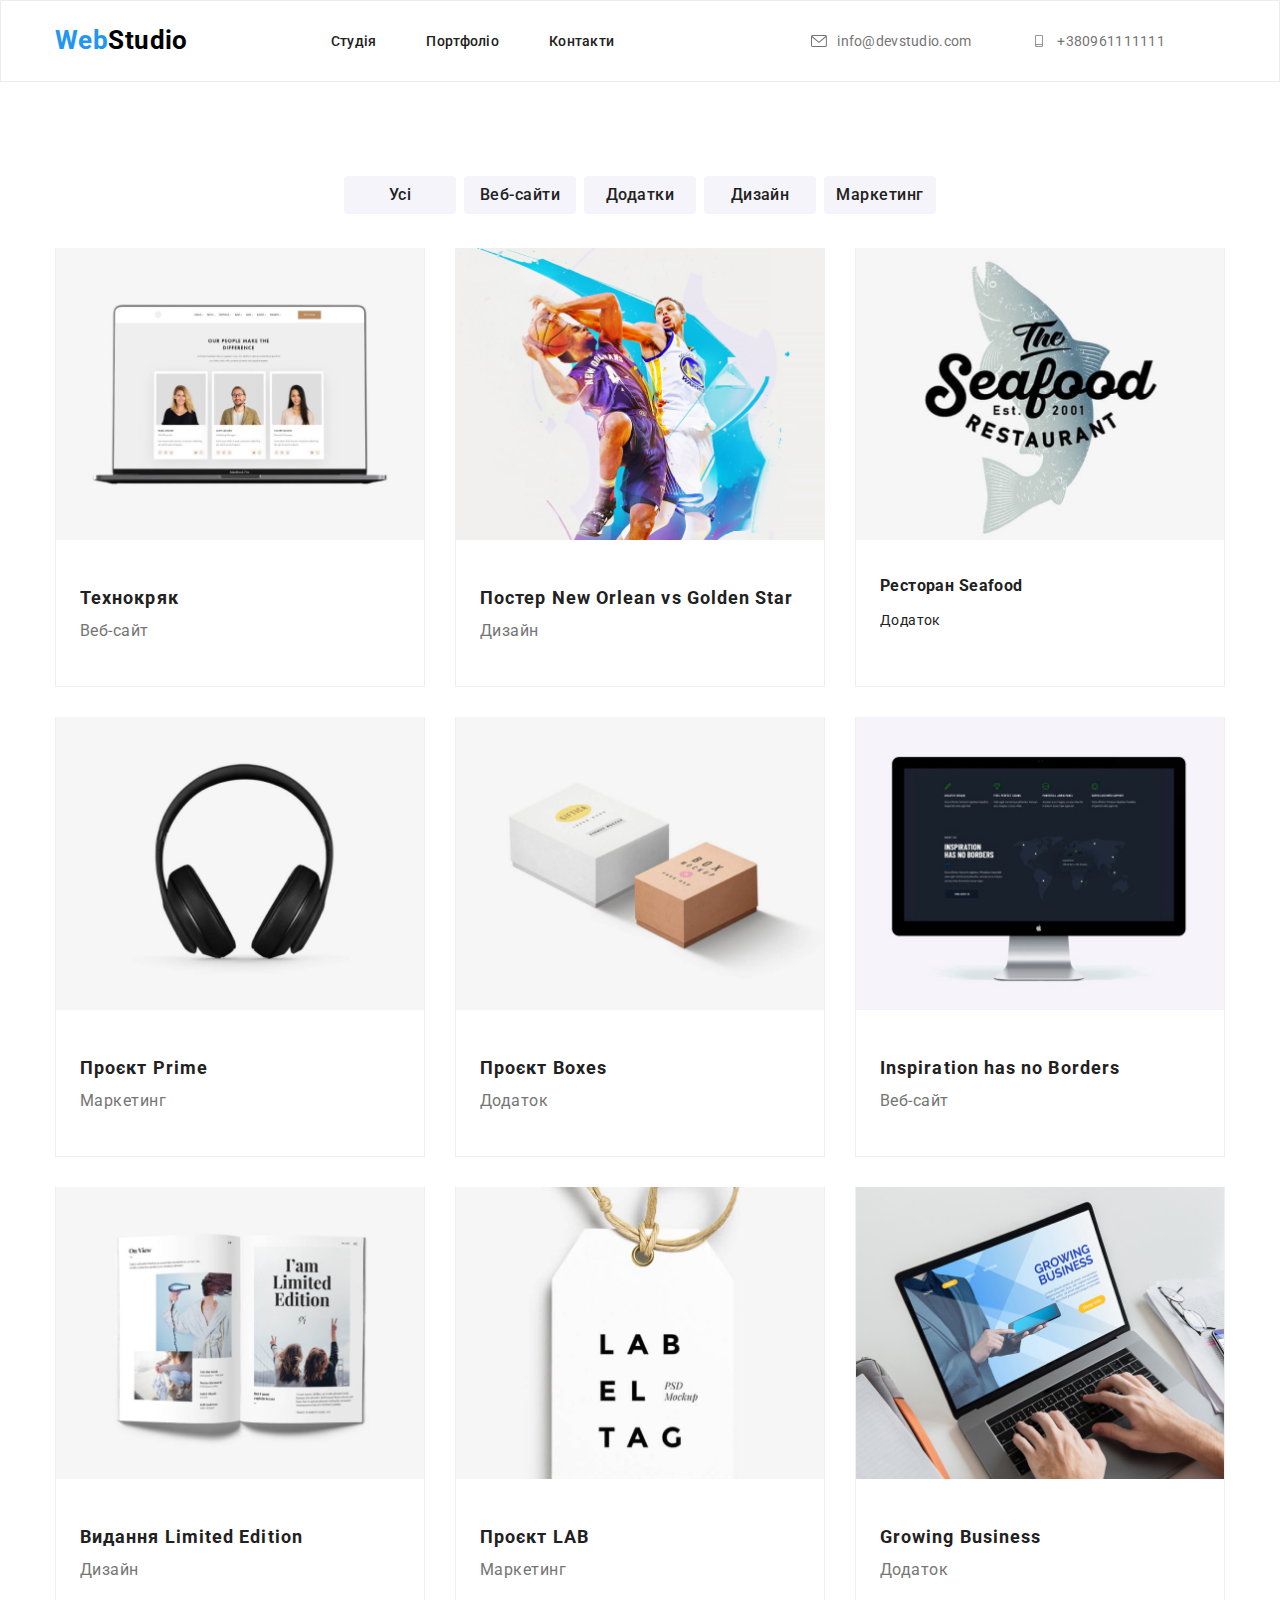
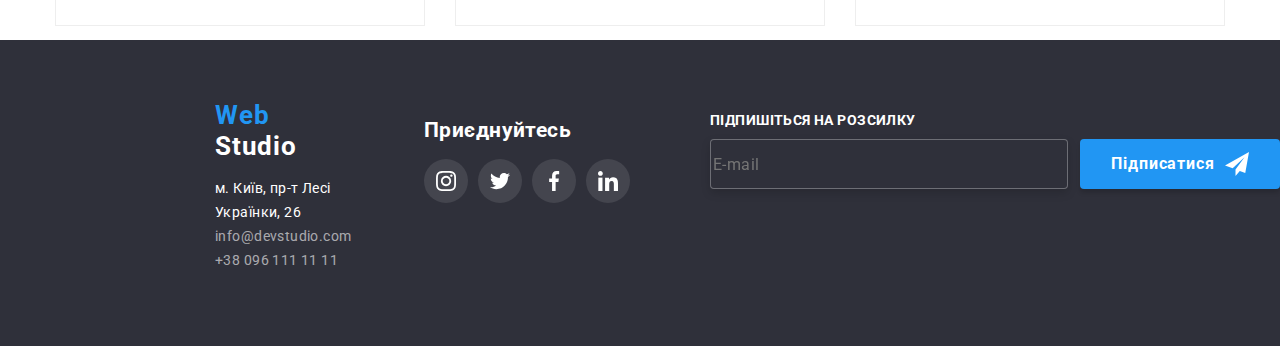
==== commit d27bfe4c: "correckt" ====
--- a/portfolio.html
+++ b/portfolio.html
@@ -1,20 +1,20 @@
 <!DOCTYPE html>
 <html lang="en">
   <head>
-    <meta charset="UTF-8" />
-    <meta http-equiv="X-UA-Compatible" content="IE=edge" />
-    <meta name="viewport" content="width=device-width, initial-scale=1.0" />
+    <meta charset="UTF-8" >
+    <meta http-equiv="X-UA-Compatible" content="IE=edge" >
+    <meta name="viewport" content="width=device-width, initial-scale=1.0" >
     <title>Document</title>
-    <link rel="preconnect" href="https://fonts.googleapis.com" />
+    <link rel="preconnect" href="https://fonts.googleapis.com" >
     <link
       href="https://fonts.googleapis.com/css2?family=Montserrat:wght@400;700&family=Roboto:wght@400;500;700&display=swap"
       rel="stylesheet"
-    />
+    >
     <link
       rel="stylesheet"
       href="https://cdnjs.cloudflare.com/ajax/libs/modern-normalize/1.0.0/modern-normalize.min.css"
-    />
-    <link rel="stylesheet" href="./css/style.min.css" />
+    >
+    <link rel="stylesheet" href="./css/style.min.css" >
   </head>
   <body>
     <!--topsite-->
@@ -26,10 +26,10 @@
         <nav class="header__nav">
           <ul class="header__list">
             <li class="header__item">
-              <a class="header__link" href="http://127.0.0.1:5500/index.html#">Студія</a>
+              <a class="header__link" href="./index.html">Студія</a>
             </li>
             <li class="header__item">
-              <a class="header__link" href="http://127.0.0.1:5500/portfolio.html">Портфоліо</a>
+              <a class="header__link" href="./portfolio.html">Портфоліо</a>
             </li>
             <li class="header__item"><a class="header__link" href="#">Контакти</a></li>
           </ul>
@@ -81,7 +81,7 @@
             <li class="portfolio__content-items">
               <a class="portfolio__link" href="#">
                 <div class="portfolio__photo">
-                  <img width="370" src="img/img.jpg" alt="ноутбуком" />
+                  <img width="370" src="img/img.jpg" alt="ноутбуком" >
                   <div class="portfolio__hover">
                     <p class="portfolio__hover-text">
                       Ресурс пропонує комплексні пропозиції з різним рівнем функціоналу та сервісів. 
@@ -98,7 +98,7 @@
             <li class="portfolio__content-items">
               <a class="portfolio__link" href="#">
                 <div class="portfolio__photo">
-                  <img width="370" src="img/img(1).jpg" alt="два праня гуляють в батскетбол" />
+                  <img width="370" src="img/img(1).jpg" alt="два праня гуляють в батскетбол" >
                   <div class="portfolio__hover">
                     <p class="portfolio__hover-text">
                       Ресурс пропонує комплексні пропозиції з різним рівнем функціоналу та сервісів.
@@ -115,7 +115,7 @@
             <li class="portfolio__content-items">
               <a class="portfolio__link" href="#">
                 <div class="portfolio__photo">
-                  <img width="370" src="img/img(2).jpg" alt="емблема ресторану швиткого готування" />
+                  <img width="370" src="img/img(2).jpg" alt="емблема ресторану швиткого готування" >
                   <div class="portfolio__hover">
                     <p class="portfolio__hover-text">
                       Ресурс пропонує комплексні пропозиції з різним рівнем функціоналу та сервісів.
@@ -132,7 +132,7 @@
             <li class="portfolio__content-items">
               <a class="portfolio__link" href="#">
                 <div class="portfolio__photo">
-                  <img width="370" src="img/img(3).jpg" alt="навушники" />
+                  <img width="370" src="img/img(3).jpg" alt="навушники" >
                   <div class="portfolio__hover">
                     <p class="portfolio__hover-text">
                       Ресурс пропонує комплексні пропозиції з різним рівнем функціоналу та сервісів.
@@ -149,7 +149,7 @@
             <li class="portfolio__content-items">
               <a class="portfolio__link" href="#">
                 <div class="portfolio__photo">
-                  <img width="370" src="img/img(4).jpg" alt="2 коробки" />
+                  <img width="370" src="img/img(4).jpg" alt="2 коробки" >
                   <div class="portfolio__hover">
                     <p class="portfolio__hover-text">
                       Ресурс пропонує комплексні пропозиції з різним рівнем функціоналу та сервісів.
@@ -166,7 +166,7 @@
             <li class="portfolio__content-items">
               <a class="portfolio__link" href="#">
                 <div class="portfolio__photo">
-                  <img width="370" src="img/img(5).jpg" alt="монітор" />
+                  <img width="370" src="img/img(5).jpg" alt="монітор" >
                   <div class="portfolio__hover">
                     <p class="portfolio__hover-text">
                       Ресурс пропонує комплексні пропозиції з різним рівнем функціоналу та сервісів.
@@ -183,7 +183,7 @@
             <li class="portfolio__content-items">
               <a class="portfolio__link" href="#">
                 <div class="portfolio__photo">
-                  <img width="370" src="img/img(6).jpg" alt="книга" />
+                  <img width="370" src="img/img(6).jpg" alt="книга">
                   <div class="portfolio__hover">
                     <p class="portfolio__hover-text">
                       Ресурс пропонує комплексні пропозиції з різним рівнем функціоналу та сервісів.
@@ -200,7 +200,7 @@
             <li class="portfolio__content-items">
               <a class="portfolio__link" href="#">
                 <div class="portfolio__photo">
-                  <img width="370" src="img/img(7).jpg" alt="оберіг" />
+                  <img width="370" src="img/img(7).jpg" alt="оберіг" >
                   <div class="portfolio__hover">
                     <p class="portfolio__hover-text">
                       Ресурс пропонує комплексні пропозиції з різним рівнем функціоналу та сервісів.
@@ -217,7 +217,7 @@
             <li class="portfolio__content-items">
               <a class="portfolio__link" href="#">
                 <div class="portfolio__photo">
-                  <img width="370" src="img/img(8).jpg" alt="ноутбук" />
+                  <img width="370" src="img/img(8).jpg" alt="ноутбук" >
                   <div class="portfolio__hover">
                     <p class="portfolio__hover-text">
                       Ресурс пропонує комплексні пропозиції з різним рівнем функціоналу та сервісів.
@@ -237,67 +237,67 @@
     </main>
 
     <!--низ страницы-->
-    <footer class="footer">
-      <div class="footer__all">
-        <div class="footer__div">
-          <a class="footer__title" href="./index.html">Web <span class="footer__accent">Studio</span></a>
-          <ul class="footer__list">
-            <li class="footer__items">
-              <a id="footer__item" href="#">м. Київ, пр-т Лесі Українки, 26</a>
-            </li>
-            <li class="footer__items">
-              <a href="mailto:info@devstudio.com">info@devstudio.com</a>
-            </li>
-            <li class="footer__items"><a href="tel:+380961111111">+38 096 111 11 11</a></li>
-          </ul>
-        </div>
-        <div class="footer__div">
-          <h2 class="footer__h2">Приєднуйтесь</h2>
-          <ul class="link__list-footer">
-            <li class="link__items-footer">
-              <a class="link__svg-footer" href="">
-                <svg class="icon__massage-footer" width="20px" height="20px">
-                  <use href="./img/symbol-defs.svg#icon-instagram-2"></use>
-                </svg>
-              </a>
-            </li>
-            <li class="link__items-footer">
-              <a href="" class="link__svg-footer">
-                <svg class="icon__massage-footer" width="20px" height="20px">
-                  <use href="./img/symbol-defs.svg#icon-twitter-1"></use>
-                </svg>
-              </a>
-            </li>
-            <li class="link__items-footer">
-              <a href="" class="link__svg-footer">
-                <svg class="icon__massage-footer" width="20px" height="20px">
-                  <use href="./img/symbol-defs.svg#icon-facebook-1"></use>
-                </svg>
-              </a>
-            </li>
-            <li class="link__items-footer">
-              <a href="" class="link__svg-footer">
-                <svg class="icon__massage-footer" width="20px" height="20px">
-                  <use href="./img/symbol-defs.svg#icon-linkedin-1"></use>
-                </svg>
-              </a>
-            </li>
-          </ul>
-        </div>
-        <div class="footer__mailing">
-          <h2 class="footer__mailing-title">Підпишіться на розсилку</h2>
-          <span class="footer__wrape">
-            <label for="footer__label"></label>
-            <input type="email" name="email" id="footer__email" class="footer__input" placeholder="E-mail" />
-            <button type="submit" class="footer__btn">
-              Підписатися
-              <svg class="footer__icon-btn" width="24px" height="24px">
-                <use href="./img/symbol-defs.svg#icon-icon-send-1"></use>
-              </svg>
-            </button>
-          </span>
-        </div>
-      </div>
-    </footer>
+<footer class="footer">
+  <div class="footer__all">
+    <div class="footer__div">
+      <a class="footer__title" href="./index.html">Web <span class="footer__accent">Studio</span></a>
+      <ul class="footer__list">
+        <li class="footer__items">
+          <a id="footer__item" href="#">м. Київ, пр-т Лесі Українки, 26</a>
+        </li>
+        <li class="footer__items">
+          <a href="mailto:info@devstudio.com">info@devstudio.com</a>
+        </li>
+        <li class="footer__items"><a href="tel:+380961111111">+38 096 111 11 11</a></li>
+      </ul>
+    </div>
+    <div class="footer__div">
+      <h2 class="footer__h2">Приєднуйтесь</h2>
+      <ul class="footer__link-list">
+        <li class="footer__link-items">
+          <a class="footer__link-svg" href="">
+            <svg class="icon__massage-footer" width="20px" height="20px">
+              <use href="./img/symbol-defs.svg#icon-instagram-2"></use>
+            </svg>
+          </a>
+        </li>
+        <li class="footer__link-items">
+          <a href="" class="footer__link-svg">
+            <svg class="icon__massage-footer" width="20px" height="20px">
+              <use href="./img/symbol-defs.svg#icon-twitter-1"></use>
+            </svg>
+          </a>
+        </li>
+        <li class="footer__link-items">
+          <a href="" class="footer__link-svg">
+            <svg class="icon__massage-footer" width="20px" height="20px">
+              <use href="./img/symbol-defs.svg#icon-facebook-1"></use>
+            </svg>
+          </a>
+        </li>
+        <li class="footer__link-items">
+          <a href="" class="footer__link-svg">
+            <svg class="icon__massage-footer" width="20px" height="20px">
+              <use href="./img/symbol-defs.svg#icon-linkedin-1"></use>
+            </svg>
+          </a>
+        </li>
+      </ul>
+    </div>
+    <div class="footer__mailing">
+      <h2 class="footer__mailing-title">Підпишіться на розсилку</h2>
+      <span class="footer__wrape">
+        <label for="footer__label"></label>
+        <input type="email" name="email" id="footer__label" class="footer__input" placeholder="E-mail">
+        <button type="submit" class="footer__btn">
+          Підписатися
+          <svg class="footer__icon-btn" width="24px" height="24px">
+            <use href="./img/symbol-defs.svg#icon-icon-send-1"></use>
+          </svg>
+        </button>
+      </span>
+    </div>
+  </div>
+</footer>
   </body>
 </html>--- a/css/style.min.css
+++ b/css/style.min.css
@@ -1 +1 @@
-:root{--main-text-color: red;--h3-color: red}img{max-width:100%;display:block;height:auto}ul{list-style:none;padding:0}li{margin:0;padding:0}a{color:inherit;text-decoration:none}body{font-family:Roboto,sans-serif;color:#212121;letter-spacing:.03em;font-size:14px}.container{max-width:1200px;padding:0 15px;margin:0 auto}.section{padding:0 0 94px 0}.header__logo{font-weight:700;font-size:26px;line-height:31px;text-decoration:none;color:#2196f3;padding:24px 0 25px 0}.header__accent{color:#000}.container{max-width:1200px;padding:0 15px;margin:0 auto}.section{padding:0 0 94px 0}.header__wrap{display:flex;align-items:center}.header__contact{margin-left:auto;margin-top:0;margin-bottom:0}.header__list{list-style:none;display:flex;font-weight:500;font-size:14px;line-height:16px;letter-spacing:.02em;color:#212121;margin:0}.header__nav{margin-left:93px}.header__link{display:inline-block;text-decoration:none;font-weight:500;font-size:14px;line-height:16px;letter-spacing:.02em;color:#212121;padding-top:32px;padding-bottom:32px;position:relative;transition:color 250ms cubic-bezier(0.4, 0, 0.2, 0.1)}.header__link:hover,.header__link:focus,.header__link::after{color:#2196f3}.header__link::after{content:"";position:absolute;bottom:0;left:0;display:block;background-color:#2196f3;width:100%;height:4px;border-radius:4px;opacity:0;transition:opacity 250ms cubic-bezier(0.4, 0, 0.2, 0.1)}.header__link:hover::after,.header__link:focus::after{opacity:1}.header__item{margin-left:50px}.header__contact-list{transition:color 250ms cubic-bezier(0.4, 0, 0.2, 0.1)}.header__contact-list:hover{color:#2196f3}.header__contact{display:flex;list-style:none;justify-content:space-between;align-items:center}.header__contact-item{text-decoration:none;font-weight:500px;font-size:14px;line-height:16px;letter-spacing:.02em;color:#757575;display:flex;justify-content:center;align-items:center;padding:32px 0;transition:color 250ms cubic-bezier(0.4, 0, 0.2, 0.1)}.header__contact-list{margin-right:30px}.header__contact-item:hover,.header__contact-item:focus{color:#2196f3}.header__contact-item{margin-right:30px}.header__icon{fill:currentColor;margin-right:10px}.mains{max-width:1600px;background-image:linear-gradient(rgba(47, 48, 58, 0.4), rgba(47, 48, 58, 0.4)),url("../img/background.jpg");background-repeat:no-repeat;background-size:cover;padding:200px 0;display:block;margin-left:auto;margin-right:auto;align-items:center;text-align:center;justify-content:center}.mains__title{max-width:696px;text-align:center;color:#fff;font-weight:900;font-size:44px;line-height:60px;text-align:center;letter-spacing:.06em;text-transform:uppercase;margin:0 auto 30px auto}.mains__btn{text-align:center;color:#fff;background-color:#2196f3;font-weight:700;text-align:center;font-size:16px;line-height:30px;align-items:center;letter-spacing:.06em;width:216px;height:50px;border:0;border-radius:4px;cursor:pointer;transition:color 250ms cubic-bezier(0.4, 0, 0.2, 0.1),background-color 250ms cubic-bezier(0.4, 0, 0.2, 0.1)}.mains__btn:hover{color:#2196f3;background-color:#fff}.info__title{color:#fff;font-size:0}.info__list{display:flex;justify-content:center;padding:120px 0}.info__item{width:270px;height:74px}.info__item:not(:last-child){margin-right:30px}.info__name{font-weight:700;font-size:14px;line-height:16px;letter-spacing:.03em;text-transform:uppercase;color:#212121}.info__text{font-weight:400;font-size:14px;line-height:24px;letter-spacing:.03em;color:#757575}.info__icon{display:flex;justify-content:center;height:120px;background-color:#f5f4fa;align-items:center}.about__title{font-weight:700;font-size:36px;line-height:42px;text-align:center;letter-spacing:.03em}.about__item:not(:last-child){margin-right:30px}.about__list{display:flex;align-items:center;justify-content:center}.about__img{position:relative}.about__overlay{position:absolute;bottom:0;left:0;display:flex;width:100%;height:70px;justify-content:center;align-items:center;background:rgba(47,48,58,.8)}.about__overlay-text{font-family:"Roboto";font-weight:700;font-size:14px;line-height:16px;text-align:center;letter-spacing:.03em;text-transform:uppercase;color:#fff}.team{background-color:#f5f4fa;padding:94px 215px 94px 149px}.team__title{font-weight:700;font-size:36px;line-height:42px;text-align:center;letter-spacing:.03em}.team__item{font-weight:500;font-size:16px;line-height:19px;text-align:center;letter-spacing:.03em}.team__name{font-weight:400;font-size:16px;line-height:19px;text-align:center;letter-spacing:.03em;color:#757575}.team__list{display:flex;align-items:center;justify-content:center;margin:0}.team__items:not(:last-child){margin-right:30px;left:215px;top:1632px}.team__items{left:215px;top:1632px;box-shadow:0px 1px 3px rgba(0,0,0,.12),0px 1px 1px rgba(0,0,0,.14),0px 2px 1px rgba(0,0,0,.2);border-radius:0px 0px 4px 4px;justify-content:center;text-align:center;background-color:#fff}.team__icon__massage{fill:currentColor}.team__link__list{display:flex;justify-content:center;align-items:center}.team__link__svg{text-decoration:none;height:44px;width:44px;border-radius:50%;color:#afb1b8;display:flex;justify-content:center;align-items:center;transition:color 250ms cubic-bezier(0.4, 0, 0.2, 0.1),background-color 250ms cubic-bezier(0.4, 0, 0.2, 0.1)}.team__link__svg:hover,.team__link__svg:focus{background-color:#2196f3;color:#fff}.clients__title{text-align:center;margin:94px 0 50px 0;font-weight:700;font-size:36px;line-height:42px;text-align:center;letter-spacing:.03em;color:#212121}.clients__list{display:flex;justify-content:center;margin:0 0 94px 0}.clients__item:not(:last-child){margin-right:30px}.clients__link{width:170px;height:92px}.clients__link{display:flex;justify-content:center;align-items:center;width:170px;height:92px;color:#afb1b8;border:2px solid #afb1b8;border-radius:4px;transition:color 250ms cubic-bezier(0.4, 0, 0.2, 0.1),border-color 250ms cubic-bezier(0.4, 0, 0.2, 0.1)}.clients__icon{fill:currentColor}.clients__link:hover,.clients__link:focus{color:#2196f3;border-color:#2196f3}.footer{background-color:#2f303a;text-decoration:none;padding:60px 0 60px 215px}.footer__title{text-decoration:none;font-weight:700;font-size:26px;line-height:31px;letter-spacing:.03em;color:#2196f3}.footer__accent{color:#fff}.footer__list{list-style-type:none}.footer__items{font-weight:400;font-size:14px;line-height:24px;letter-spacing:.03em}.footer__items a{text-decoration:none}#footer__item{color:#fff}.footer__items a{color:rgba(255,255,255,.6)}.footer__link__list{display:flex;align-items:center}.footer__link__svg{fill:currentColor;color:#fff;text-decoration:none;height:44px;width:44px;border-radius:50%;display:flex;justify-content:center;align-items:center;background-color:rgba(255,255,255,.1);margin-left:10px;transition:background-color 250ms cubic-bezier(0.4, 0, 0.2, 0.1)}.footer__link__svg:hover,.footer__link__svg:focus{background-color:#2196f3}.footer__h2{color:#fff}.footer__all{display:flex}.footer__div{margin-right:70px}.footer__link__svg:not(:last-child){margin-left:10px}.footer__wrape{display:flex}.footer__mailing-title{font-weight:700;font-size:14px;line-height:16px;letter-spacing:.03em;text-transform:uppercase;color:#fff}.footer__input{width:358px;height:50px;border:1px solid rgba(255,255,255,.3);filter:drop-shadow(0px 4px 4px rgba(0, 0, 0, 0.15));border-radius:4px;background-color:#2f303a;font-weight:400;font-size:16px;line-height:20px;display:flex;align-items:center;letter-spacing:.03em;color:rgba(255,255,255,.6);margin-right:12px}.footer__btn{width:200px;height:50px;display:flex;justify-content:center;align-items:center;font-weight:700;font-size:16px;line-height:30px;display:flex;align-items:center;text-align:center;letter-spacing:.06em;color:#fff;fill:#fff;background:#2196f3;box-shadow:0px 4px 4px rgba(0,0,0,.15);border-radius:4px;border:0;transition:background-color 250ms cubic-bezier(0.4, 0, 0.2, 0.1),border 250ms cubic-bezier(0.4, 0, 0.2, 0.1),color 250ms cubic-bezier(0.4, 0, 0.2, 0.1),fill 250ms cubic-bezier(0.4, 0, 0.2, 0.1)}.footer__btn:hover,.footer__btn:focus{background-color:#2f303a;border:1px solid #2196f3;color:#2196f3;fill:#2196f3}.footer__icon-btn{margin-left:10px}.backdrop{position:fixed;width:100%;height:100%;top:0;left:0;right:0;bottom:0;overflow-y:auto;overflow-x:hidden;z-index:10;background:rgba(0,0,0,.2);transition:visibility 250ms cubic-bezier(0.4, 0, 0.2, 1),opacity 250ms cubic-bezier(0.4, 0, 0.2, 1)}.backdrop.is-hidden{visibility:hidden;opacity:0;pointer-events:none}.modal{min-height:100vh;display:flex;justify-content:center;align-items:center;position:sticky;width:100%}.modal__body{background:#fff;width:528px;box-shadow:0px 1px 3px rgba(0,0,0,.12),0px 1px 1px rgba(0,0,0,.14),0px 2px 1px rgba(0,0,0,.2);border-radius:4px;position:relative;padding:40px;transition:transform 250ms cubic-bezier(0.4, 0, 0.2, 1)}.modal__btn{position:absolute;top:8px;right:8px;border-radius:50%;background:#fff;border:1px solid rgba(0,0,0,.1);display:flex;align-items:center;justify-content:center;padding:0;cursor:pointer;width:30px;height:30px}.form-title{font-weight:700;font-size:20px;line-height:23px;text-align:center;letter-spacing:.03em;color:#212121}.modal__lable{display:block;padding-bottom:4px;font-weight:400;font-size:12px;line-height:14px;letter-spacing:.01em;color:#757575}.input{border:1px solid rgba(33,33,33,.2);border-radius:4px;outline:none;transition:border-color 250ms cubic-bezier(0.4, 0, 0.2, 0.1)}.modal-input{width:100%;height:40px;padding:12px 16px;font-weight:400;font-size:12px;line-height:14px;letter-spacing:.01em;color:#212121;transition:border-color 250ms cubic-bezier(0.4, 0, 0.2, 0.1)}.input_icon{transition:fill 250ms cubic-bezier(0.4, 0, 0.2, 0.1)}.modal-input::placeholder{color:rgba(117,117,117,.5)}.modal__btn_{background:#2196f3;box-shadow:0px 4px 4px rgba(0,0,0,.15);border-radius:4px;border:0;padding:10px 52px;font-weight:700;font-size:16px;line-height:30px;display:flex;margin:0 auto;align-items:center;text-align:center;letter-spacing:.06em;color:#fff;margin-top:30px;transition:background-color 250ms cubic-bezier(0.4, 0, 0.2, 0.1),color 250ms cubic-bezier(0.4, 0, 0.2, 0.1),border 250ms cubic-bezier(0.4, 0, 0.2, 0.1),cursor 250ms cubic-bezier(0.4, 0, 0.2, 0.1)}.modal__btn-close{transition:fill 250ms cubic-bezier(0.4, 0, 0.2, 0.1)}.modal__btn:hover .modal__btn-close,.modal__btn:focus .modal__btn-close{fill:#2196f3}.modal__btn_:hover,.modal__btn_:focus{color:#2196f3;background-color:#fff;border:1px solid #2196f3;cursor:pointer}.textarea{height:120px;resize:none}.input__wraper{position:relative;margin-bottom:10px}.input_icon{position:absolute;left:12px;top:50%;transform:translateY(-50%)}.input:focus,.input:hover{border-color:#2196f3}.input:focus+.input_icon,.input:hover+.input_icon{fill:#2196f3}.field{padding-left:45px}.check__lable{position:relative}.input__check{opacity:0;position:relative}.check-icon-off{position:absolute;left:0;top:0}.check-icon-on{position:absolute;left:0;top:0;opacity:0}.check__text{font-weight:400;font-size:14px;line-height:24px;letter-spacing:.03em;color:#757575}.check__link{font-weight:400;font-size:14px;line-height:24px;letter-spacing:.03em;text-decoration-line:underline;color:#2196f3;text-decoration:underline}.input__check:checked+.check__wrap .check-icon-on{opacity:1}.input__check:checked+.check__wrap .check-icon-off{opacity:0}.header__portfolio{border:1px solid #ececec}.portfolio__content-list{display:flex;flex-wrap:wrap;gap:30px;text-decoration:none}.portfolio__content-items{flex-basis:calc((100% - 60px)/3);text-decoration:none}.portfolio__title{color:#f5f4fa;font-size:0}.porfolio__list{display:flex;flex-wrap:wrap;gap:8px}.porfolio__list{margin-bottom:34px;display:flex;justify-content:center;text-decoration:none;margin-top:0}.portfolio__main{margin-top:94px}.porfolio__items:nth-child(3n+3){margin-right:0;float:right}.porfolio__items{display:flex;justify-content:center;align-items:center;height:80px;text-align:center;background:rgba(255,0,0,.25)}.portfolio__btn{font-weight:500;font-size:16px;line-height:26px;text-align:center;letter-spacing:.03em;color:#212121;width:112px;height:38px;left:726px;top:174px;background:#f5f4fa;border:0;border-radius:4px;transition:background 250ms cubic-bezier(0.4, 0, 0.2, 0.1),color 250ms cubic-bezier(0.4, 0, 0.2, 0.1),box-shadow 250ms cubic-bezier(0.4, 0, 0.2, 0.1)}.portfolio__btn:hover,.portfolio__btn:focus{background:#2196f3;color:#fff;box-shadow:0px 3px 1px rgba(0,0,0,.1),0px 1px 2px rgba(0,0,0,.08),0px 2px 2px rgba(0,0,0,.12);cursor:pointer}.portfolio__content-h3{font-weight:700;font-size:18px;line-height:36px;letter-spacing:.06em;color:#212121;margin:0;margin-top:20px;text-decoration:none}.portfolio__content-p{font-weight:400;font-size:16px;line-height:30px;letter-spacing:.03em;color:#757575;margin:0;margin-bottom:20px}.portfolio__content-text{padding:20px 24px}.portfolio__link{transition:box-shadow 250ms cubic-bezier(0.4, 0, 0.2, 0.1)}.portfolio__link:hover,.portfolio__link:focus{box-shadow:0px 1px 1px rgba(0,0,0,.12),0px 4px 4px rgba(0,0,0,.06),1px 4px 6px rgba(0,0,0,.16)}.portfolio__photo{position:relative;overflow:hidden}.portfolio__hover{position:absolute;transform:translateY(0);background:rgba(33,150,243,.9);transition:transform 250ms cubic-bezier(0.4, 0, 0.2, 1);opacity:0}.portfolio__link:hover .portfolio__hover,.portfolio__link:focus .portfolio__hover{transform:translateY(-100%);opacity:1}.portfolio__hover-text{font-family:"Roboto";font-weight:400;font-size:18px;line-height:28px;letter-spacing:.03em;color:#fff;padding:63px 24px;margin:0}.portfolio__content-items{border-bottom:1px solid #eee;border-left:1px solid #eee;border-right:1px solid #eee}/*# sourceMappingURL=style.min.css.map */+:root{--main-text-color: red;--h3-color: red}img{max-width:100%;display:block;height:auto}ul{list-style:none;padding:0}li{margin:0;padding:0}a{color:inherit;text-decoration:none}body{font-family:Roboto,sans-serif;color:#212121;letter-spacing:.03em;font-size:14px}.container{max-width:1200px;padding:0 15px;margin:0 auto}.section{padding:0 0 94px 0}.header__logo{font-weight:700;font-size:26px;line-height:31px;text-decoration:none;color:#2196f3;padding:24px 0 25px 0}.header__accent{color:#000}.container{max-width:1200px;padding:0 15px;margin:0 auto}.section{padding:0 0 94px 0}.header__wrap{display:flex;align-items:center}.header__contact{margin-left:auto;margin-top:0;margin-bottom:0}.header__list{list-style:none;display:flex;font-weight:500;font-size:14px;line-height:16px;letter-spacing:.02em;color:#212121;margin:0}.header__nav{margin-left:93px}.header__link{display:inline-block;text-decoration:none;font-weight:500;font-size:14px;line-height:16px;letter-spacing:.02em;color:#212121;padding-top:32px;padding-bottom:32px;position:relative;transition:color 250ms cubic-bezier(0.4, 0, 0.2, 0.1)}.header__link:hover,.header__link:focus,.header__link::after{color:#2196f3}.header__link::after{content:"";position:absolute;bottom:0;left:0;display:block;background-color:#2196f3;width:100%;height:4px;border-radius:4px;opacity:0;transition:opacity 250ms cubic-bezier(0.4, 0, 0.2, 0.1)}.header__link:hover::after,.header__link:focus::after{opacity:1}.header__item{margin-left:50px}.header__contact-list{transition:color 250ms cubic-bezier(0.4, 0, 0.2, 0.1)}.header__contact-list:hover{color:#2196f3}.header__contact{display:flex;list-style:none;justify-content:space-between;align-items:center}.header__contact-item{text-decoration:none;font-weight:500px;font-size:14px;line-height:16px;letter-spacing:.02em;color:#757575;display:flex;justify-content:center;align-items:center;padding:32px 0;transition:color 250ms cubic-bezier(0.4, 0, 0.2, 0.1)}.header__contact-list{margin-right:30px}.header__contact-item:hover,.header__contact-item:focus{color:#2196f3}.header__contact-item{margin-right:30px}.header__icon{fill:currentColor;margin-right:10px}.mains{max-width:1600px;background-image:linear-gradient(rgba(47, 48, 58, 0.4), rgba(47, 48, 58, 0.4)),url("../img/background.jpg");background-repeat:no-repeat;background-size:cover;padding:200px 0;display:block;margin-left:auto;margin-right:auto;align-items:center;text-align:center;justify-content:center}.mains__title{max-width:696px;text-align:center;color:#fff;font-weight:900;font-size:44px;line-height:60px;text-align:center;letter-spacing:.06em;text-transform:uppercase;margin:0 auto 30px auto}.mains__btn{text-align:center;color:#fff;background-color:#2196f3;font-weight:700;text-align:center;font-size:16px;line-height:30px;align-items:center;letter-spacing:.06em;width:216px;height:50px;border:0;border-radius:4px;cursor:pointer;transition:color 250ms cubic-bezier(0.4, 0, 0.2, 0.1),background-color 250ms cubic-bezier(0.4, 0, 0.2, 0.1)}.mains__btn:hover{color:#2196f3;background-color:#fff}.info__title{color:#fff;font-size:0}.info__list{display:flex;justify-content:center;padding:120px 0}.info__item{width:270px;height:74px}.info__item:not(:last-child){margin-right:30px}.info__name{font-weight:700;font-size:14px;line-height:16px;letter-spacing:.03em;text-transform:uppercase;color:#212121}.info__text{font-weight:400;font-size:14px;line-height:24px;letter-spacing:.03em;color:#757575}.info__icon{display:flex;justify-content:center;height:120px;background-color:#f5f4fa;align-items:center}.about__title{font-weight:700;font-size:36px;line-height:42px;text-align:center;letter-spacing:.03em}.about__item:not(:last-child){margin-right:30px}.about__list{display:flex;align-items:center;justify-content:center}.about__img{position:relative}.about__overlay{position:absolute;bottom:0;left:0;display:flex;width:100%;height:70px;justify-content:center;align-items:center;background:rgba(47,48,58,.8)}.about__overlay-text{font-family:"Roboto";font-weight:700;font-size:14px;line-height:16px;text-align:center;letter-spacing:.03em;text-transform:uppercase;color:#fff}.team{background-color:#f5f4fa;padding:94px 215px 94px 149px}.team__title{font-weight:700;font-size:36px;line-height:42px;text-align:center;letter-spacing:.03em}.team__item{font-weight:500;font-size:16px;line-height:19px;text-align:center;letter-spacing:.03em}.team__name{font-weight:400;font-size:16px;line-height:19px;text-align:center;letter-spacing:.03em;color:#757575}.team__list{display:flex;align-items:center;justify-content:center;margin:0}.team__items:not(:last-child){margin-right:30px;left:215px;top:1632px}.team__items{left:215px;top:1632px;box-shadow:0px 1px 3px rgba(0,0,0,.12),0px 1px 1px rgba(0,0,0,.14),0px 2px 1px rgba(0,0,0,.2);border-radius:0px 0px 4px 4px;justify-content:center;text-align:center;background-color:#fff}.team__icon-massage{fill:currentColor}.team__link-list{display:flex;justify-content:center;align-items:center;padding-bottom:30px}.team__link-svg{text-decoration:none;height:44px;width:44px;border-radius:50%;color:#afb1b8;display:flex;justify-content:center;align-items:center;transition:color 250ms cubic-bezier(0.4, 0, 0.2, 0.1),background-color 250ms cubic-bezier(0.4, 0, 0.2, 0.1)}.team__link-svg:hover,.team__link-svg:focus{background-color:#2196f3;color:#fff}.clients__title{text-align:center;margin:94px 0 50px 0;font-weight:700;font-size:36px;line-height:42px;text-align:center;letter-spacing:.03em;color:#212121}.clients__list{display:flex;justify-content:center;margin:0 0 94px 0}.clients__item:not(:last-child){margin-right:30px}.clients__link{width:170px;height:92px}.clients__link{display:flex;justify-content:center;align-items:center;width:170px;height:92px;color:#afb1b8;border:1px solid #afb1b8;border-radius:4px;transition:color 250ms cubic-bezier(0.4, 0, 0.2, 0.1),border-color 250ms cubic-bezier(0.4, 0, 0.2, 0.1)}.clients__icon{fill:currentColor}.clients__link:hover,.clients__link:focus{color:#2196f3;border-color:#2196f3}.footer{background-color:#2f303a;text-decoration:none;padding:60px 0 60px 215px}.footer__title{text-decoration:none;font-weight:700;font-size:26px;line-height:31px;letter-spacing:.03em;color:#2196f3}.footer__accent{color:#fff}.footer__list{list-style-type:none}.footer__items{font-weight:400;font-size:14px;line-height:24px;letter-spacing:.03em}.footer__items a{text-decoration:none}#footer__item{color:#fff}.footer__items a{color:rgba(255,255,255,.6)}.footer__link-list{display:flex;align-items:center}.footer__link-svg{fill:currentColor;color:#fff;text-decoration:none;height:44px;width:44px;border-radius:50%;display:flex;justify-content:center;align-items:center;background-color:rgba(255,255,255,.1);transition:background-color 250ms cubic-bezier(0.4, 0, 0.2, 0.1)}.footer__link-svg:last-child{margin-right:10px}.footer__link-svg:hover,.footer__link-svg:focus{background-color:#2196f3}.footer__h2{color:#fff}.footer__all{display:flex}.footer__div{margin-right:70px}.footer__link-svg:not(:last-child){margin-left:10px}.footer__wrape{display:flex}.footer__mailing-title{font-weight:700;font-size:14px;line-height:16px;letter-spacing:.03em;text-transform:uppercase;color:#fff}.footer__input{width:358px;height:50px;border:1px solid rgba(255,255,255,.3);filter:drop-shadow(0px 4px 4px rgba(0, 0, 0, 0.15));border-radius:4px;background-color:#2f303a;font-weight:400;font-size:16px;line-height:20px;display:flex;align-items:center;letter-spacing:.03em;color:rgba(255,255,255,.6);margin-right:12px}.footer__btn{width:200px;height:50px;display:flex;justify-content:center;align-items:center;font-weight:700;font-size:16px;line-height:30px;display:flex;align-items:center;text-align:center;letter-spacing:.06em;color:#fff;fill:#fff;background:#2196f3;box-shadow:0px 4px 4px rgba(0,0,0,.15);border-radius:4px;border:0;transition:background-color 250ms cubic-bezier(0.4, 0, 0.2, 0.1),border 250ms cubic-bezier(0.4, 0, 0.2, 0.1),color 250ms cubic-bezier(0.4, 0, 0.2, 0.1),fill 250ms cubic-bezier(0.4, 0, 0.2, 0.1)}.footer__btn:hover,.footer__btn:focus{background-color:#2f303a;border:1px solid #2196f3;color:#2196f3;fill:#2196f3}.footer__icon-btn{margin-left:10px}.backdrop{position:fixed;width:100%;height:100%;top:0;left:0;right:0;bottom:0;overflow-y:auto;overflow-x:hidden;z-index:10;background:rgba(0,0,0,.2);transition:visibility 250ms cubic-bezier(0.4, 0, 0.2, 1),opacity 250ms cubic-bezier(0.4, 0, 0.2, 1)}.backdrop.is-hidden{visibility:hidden;opacity:0;pointer-events:none}.modal{min-height:100vh;display:flex;justify-content:center;align-items:center;position:sticky;width:100%}.modal__body{background:#fff;width:528px;box-shadow:0px 1px 3px rgba(0,0,0,.12),0px 1px 1px rgba(0,0,0,.14),0px 2px 1px rgba(0,0,0,.2);border-radius:4px;position:relative;padding:40px;transition:transform 250ms cubic-bezier(0.4, 0, 0.2, 1)}.modal__btn{position:absolute;top:8px;right:8px;border-radius:50%;background:#fff;border:1px solid rgba(0,0,0,.1);display:flex;align-items:center;justify-content:center;padding:0;cursor:pointer;width:30px;height:30px}.form-title{font-weight:700;font-size:20px;line-height:23px;text-align:center;letter-spacing:.03em;color:#212121}.modal__lable{display:block;padding-bottom:4px;font-weight:400;font-size:12px;line-height:14px;letter-spacing:.01em;color:#757575}.input{border:1px solid rgba(33,33,33,.2);border-radius:4px;outline:none;transition:border-color 250ms cubic-bezier(0.4, 0, 0.2, 0.1)}.modal-input{width:100%;height:40px;padding:12px 16px;font-weight:400;font-size:12px;line-height:14px;letter-spacing:.01em;color:#212121;transition:border-color 250ms cubic-bezier(0.4, 0, 0.2, 0.1)}.input_icon{transition:fill 250ms cubic-bezier(0.4, 0, 0.2, 0.1)}.modal-input::placeholder{color:rgba(117,117,117,.5)}.modal__btn_{background:#2196f3;box-shadow:0px 4px 4px rgba(0,0,0,.15);border-radius:4px;border:0;padding:10px 52px;font-weight:700;font-size:16px;line-height:30px;display:flex;margin:0 auto;align-items:center;text-align:center;letter-spacing:.06em;color:#fff;margin-top:30px;transition:background-color 250ms cubic-bezier(0.4, 0, 0.2, 0.1),color 250ms cubic-bezier(0.4, 0, 0.2, 0.1),border 250ms cubic-bezier(0.4, 0, 0.2, 0.1),cursor 250ms cubic-bezier(0.4, 0, 0.2, 0.1)}.modal__btn-close{transition:fill 250ms cubic-bezier(0.4, 0, 0.2, 0.1)}.modal__btn:hover .modal__btn-close,.modal__btn:focus .modal__btn-close{fill:#2196f3}.modal__btn_:hover,.modal__btn_:focus{cursor:pointer}.textarea{height:120px;resize:none}.input__wraper{position:relative;margin-bottom:10px}.input_icon{position:absolute;left:12px;top:50%;transform:translateY(-50%)}.input:focus,.input:hover{border-color:#2196f3}.input:focus+.input_icon,.input:hover+.input_icon{fill:#2196f3}.field{padding-left:45px}.check__lable{position:relative;display:flex;justify-content:center}.input__check{opacity:0;position:relative}.check-icon-off{position:absolute;left:8.38px;top:4px}.check-icon-on{position:absolute;left:8.38px;top:4px;opacity:0}.check__text{font-weight:400;font-size:14px;line-height:24px;letter-spacing:.03em;color:#757575}.check__link{font-weight:400;font-size:14px;line-height:24px;letter-spacing:.03em;text-decoration-line:underline;color:#2196f3;text-decoration:underline}.input__check:checked+.check__wrap .check-icon-on{opacity:1}.input__check:checked+.check__wrap .check-icon-off{opacity:0}.header__portfolio{border:1px solid #ececec}.portfolio__content-list{display:flex;flex-wrap:wrap;gap:30px;text-decoration:none}.portfolio__content-items{flex-basis:calc((100% - 60px)/3);text-decoration:none}.portfolio__content-items:hover,.portfolio__content-items:focus{box-shadow:0px 1px 1px rgba(0,0,0,.12),0px 4px 4px rgba(0,0,0,.06),1px 4px 6px rgba(0,0,0,.16)}.portfolio__title{color:#f5f4fa;font-size:0}.porfolio__list{display:flex;flex-wrap:wrap;gap:8px}.porfolio__list{margin-bottom:34px;display:flex;justify-content:center;text-decoration:none;margin-top:0}.portfolio__main{margin-top:94px}.porfolio__items:nth-child(3n+3){margin-right:0;float:right}.porfolio__items{display:flex;justify-content:center;align-items:center;height:80px;text-align:center;background:rgba(255,0,0,.25)}.portfolio__btn{font-weight:500;font-size:16px;line-height:26px;text-align:center;letter-spacing:.03em;color:#212121;width:112px;height:38px;left:726px;top:174px;background:#f5f4fa;border:0;border-radius:4px;transition:background 250ms cubic-bezier(0.4, 0, 0.2, 0.1),color 250ms cubic-bezier(0.4, 0, 0.2, 0.1),box-shadow 250ms cubic-bezier(0.4, 0, 0.2, 0.1)}.portfolio__btn:hover,.portfolio__btn:focus{background:#2196f3;color:#fff;box-shadow:0px 3px 1px rgba(0,0,0,.1),0px 1px 2px rgba(0,0,0,.08),0px 2px 2px rgba(0,0,0,.12);cursor:pointer}.portfolio__content-h3{font-weight:700;font-size:18px;line-height:36px;letter-spacing:.06em;color:#212121;margin:0;margin-top:20px;text-decoration:none}.portfolio__content-p{font-weight:400;font-size:16px;line-height:30px;letter-spacing:.03em;color:#757575;margin:0;margin-bottom:20px}.portfolio__content-text{padding:20px 24px}.portfolio__link{transition:box-shadow 250ms cubic-bezier(0.4, 0, 0.2, 0.1);display:block}.portfolio__link:hover,.portfolio__link:focus{box-shadow:0px 1px 1px rgba(0,0,0,.12),0px 4px 4px rgba(0,0,0,.06),1px 4px 6px rgba(0,0,0,.16)}.portfolio__photo{position:relative;overflow:hidden}.portfolio__hover{position:absolute;transform:translateY(0);background:rgba(33,150,243,.9);transition:transform 250ms cubic-bezier(0.4, 0, 0.2, 1);opacity:0}.portfolio__link:hover .portfolio__hover,.portfolio__link:focus .portfolio__hover{transform:translateY(-100%);opacity:1}.portfolio__hover-text{font-family:"Roboto";font-weight:400;font-size:18px;line-height:28px;letter-spacing:.03em;color:#fff;padding:63px 24px;margin:0}.portfolio__content-items{border-bottom:1px solid #eee;border-left:1px solid #eee;border-right:1px solid #eee}/*# sourceMappingURL=style.min.css.map */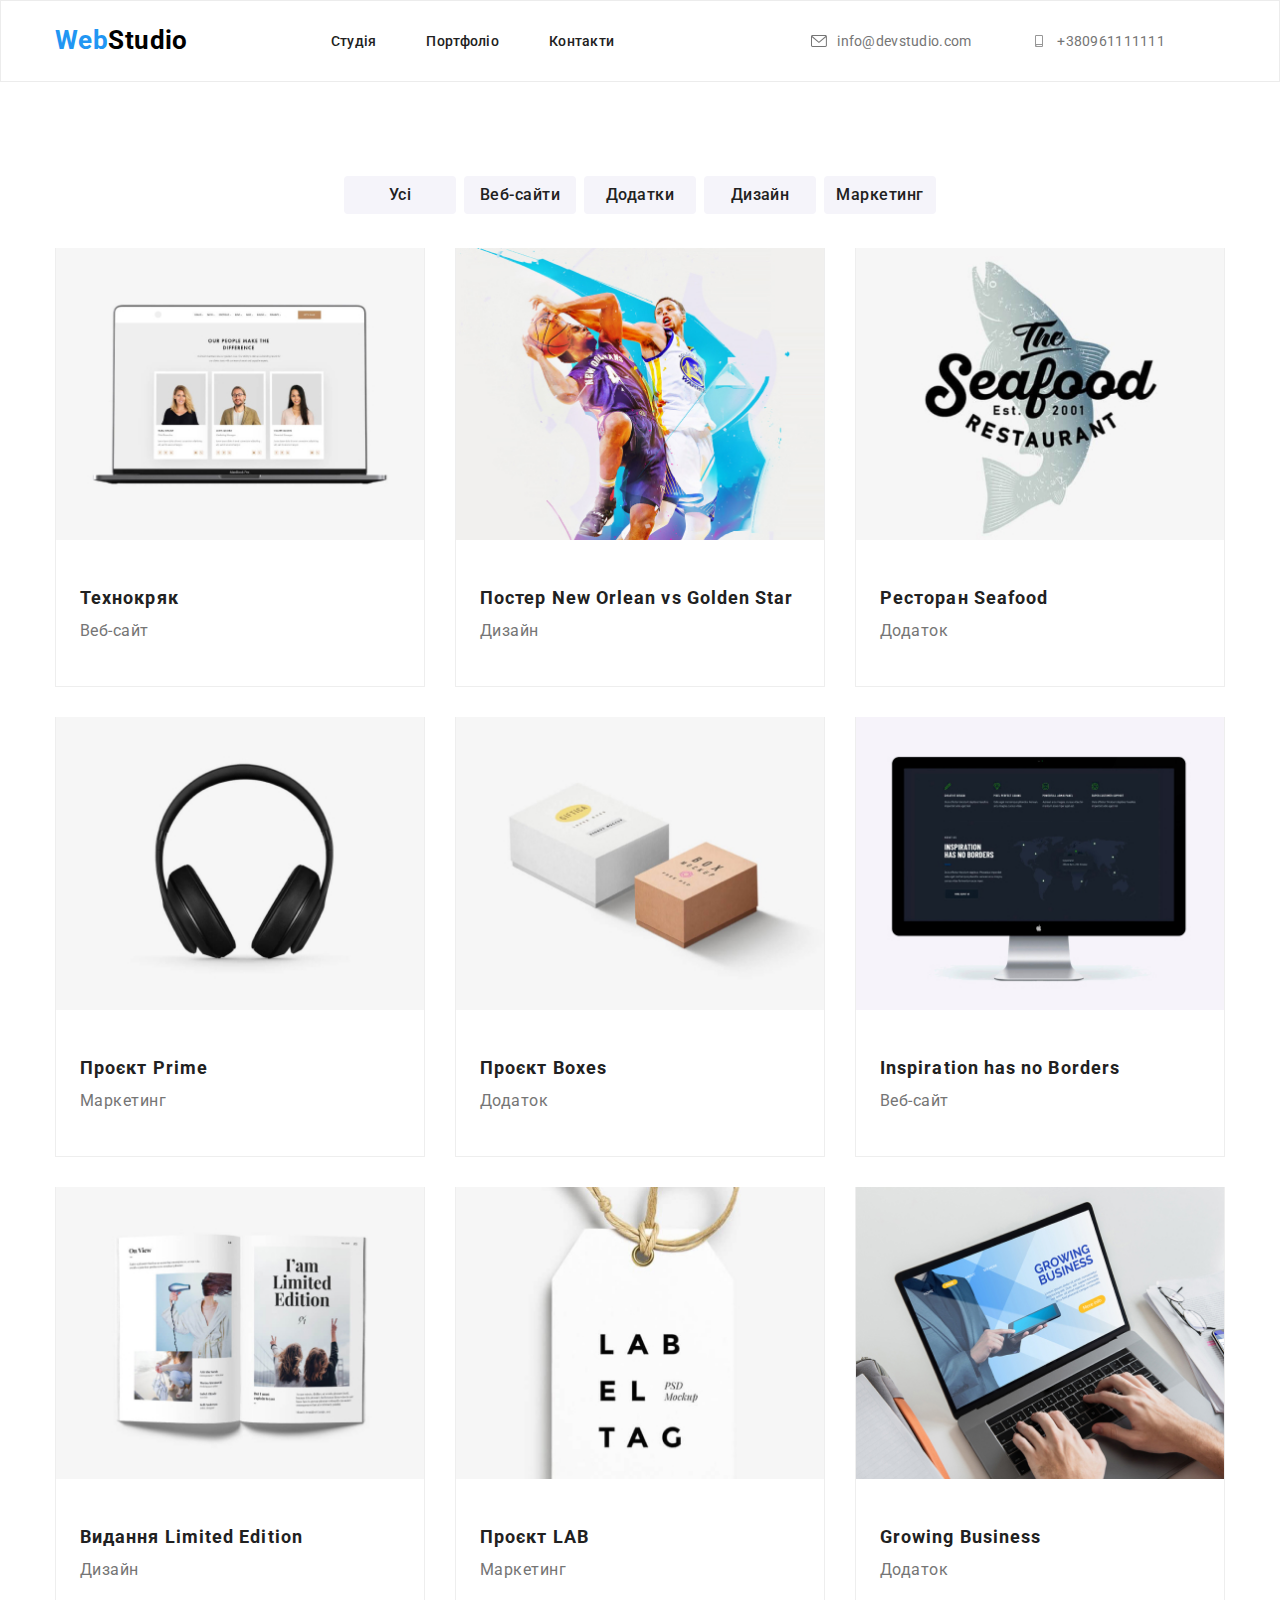
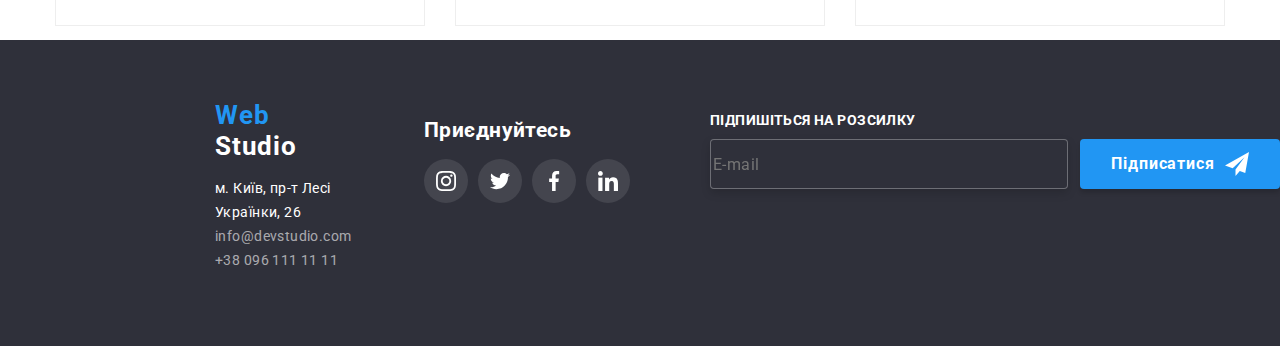
==== commit 6c926163: "лщ" ====
--- a/portfolio.html
+++ b/portfolio.html
@@ -115,17 +115,17 @@
             <li class="portfolio__content-items">
               <a class="portfolio__link" href="#">
                 <div class="portfolio__photo">
-                  <img width="370" src="img/img(2).jpg" alt="емблема ресторану швиткого готування" >
-                  <div class="portfolio__hover">
-                    <p class="portfolio__hover-text">
-                      Ресурс пропонує комплексні пропозиції з різним рівнем функціоналу та сервісів.
-                      Все це дозволить відвідувачу отримати вичерпні відомості про компанію чи приватну особу.
-                    </p>
-                  </div>
-                </div>
-                <div class="portfolio__content-text">
-                  <h3>Ресторан Seafood</h3>
-                  <p>Додаток</p>
+                  <img width="370" src="img/img(2).jpg" alt="два праня гуляють в батскетбол" >
+                  <div class="portfolio__hover">
+                    <p class="portfolio__hover-text">
+                      Ресурс пропонує комплексні пропозиції з різним рівнем функціоналу та сервісів.
+                      Все це дозволить відвідувачу отримати вичерпні відомості про компанію чи приватну особу.
+                    </p>
+                  </div>
+                </div>
+                <div class="portfolio__content-text">
+                  <h3 class="portfolio__content-h3">Ресторан Seafood</h3>
+                  <p class="portfolio__content-p">Додаток</p>
                 </div>
               </a>
             </li>
